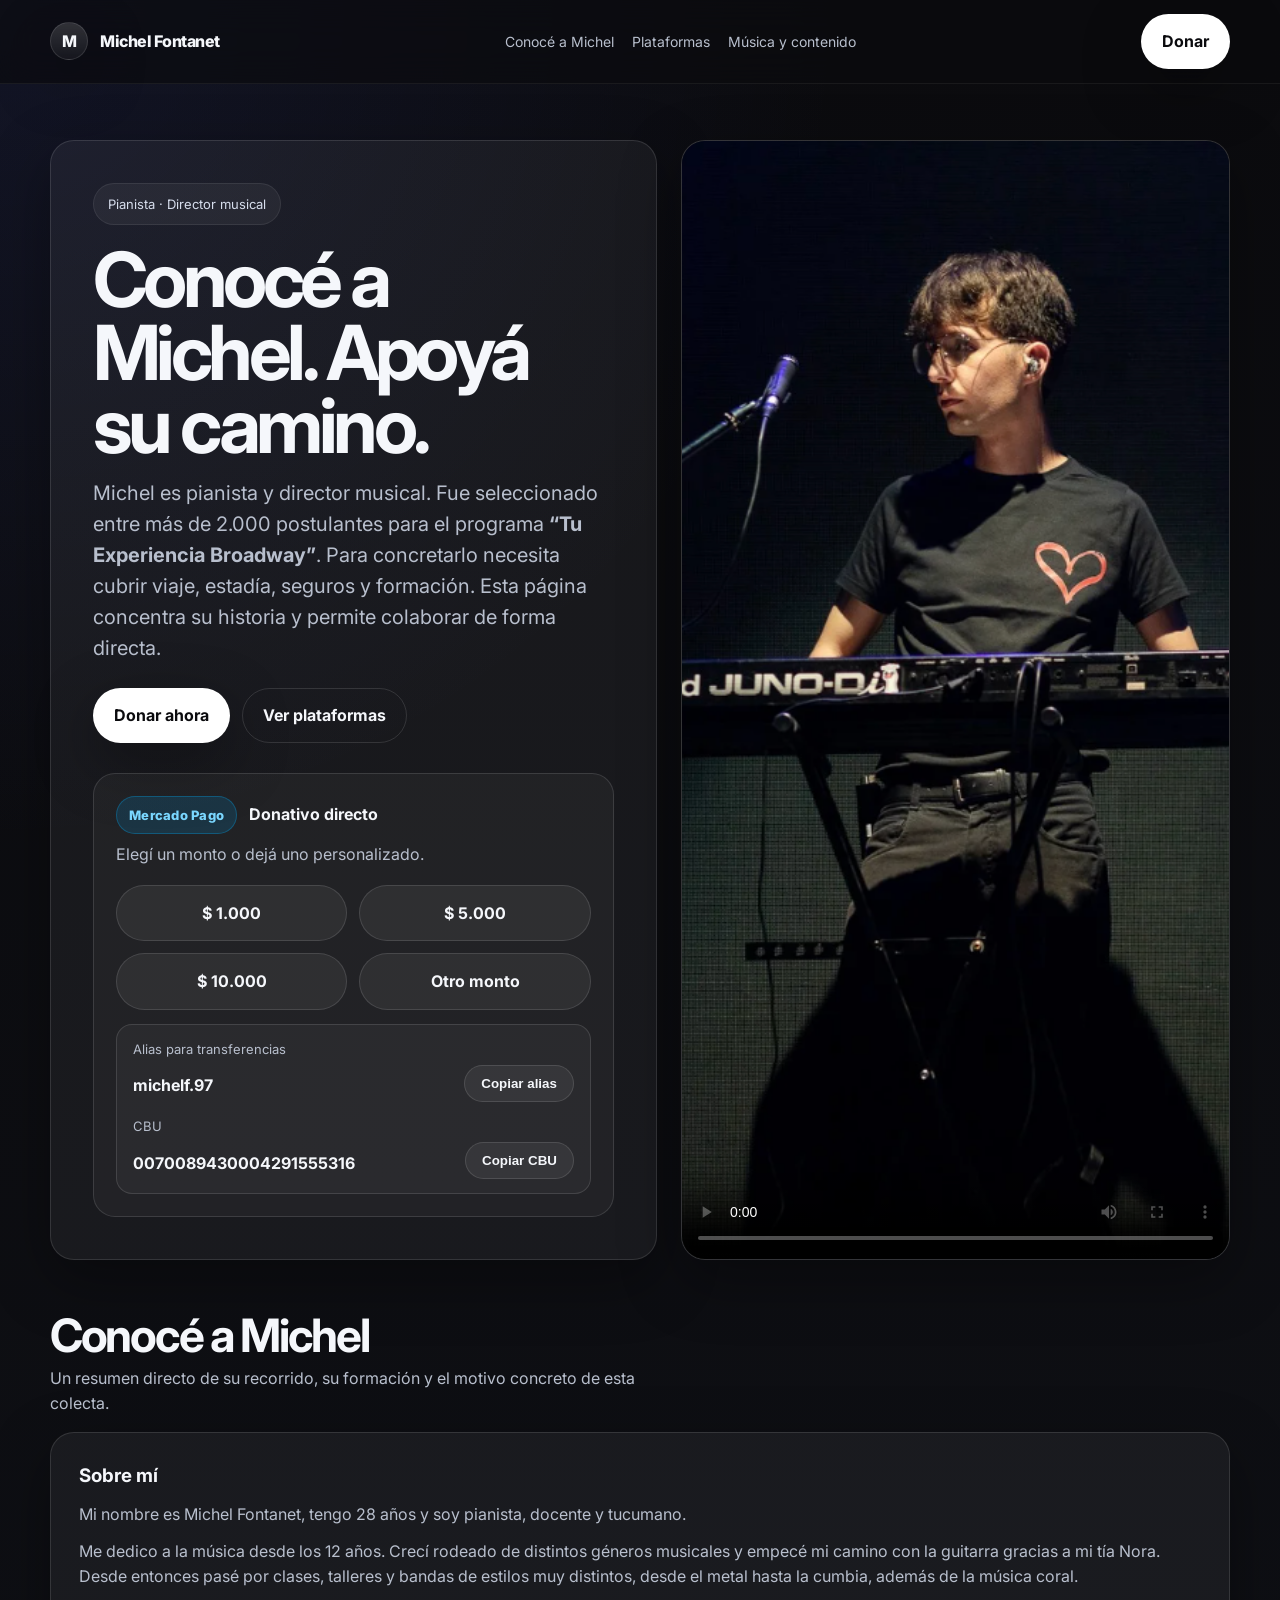
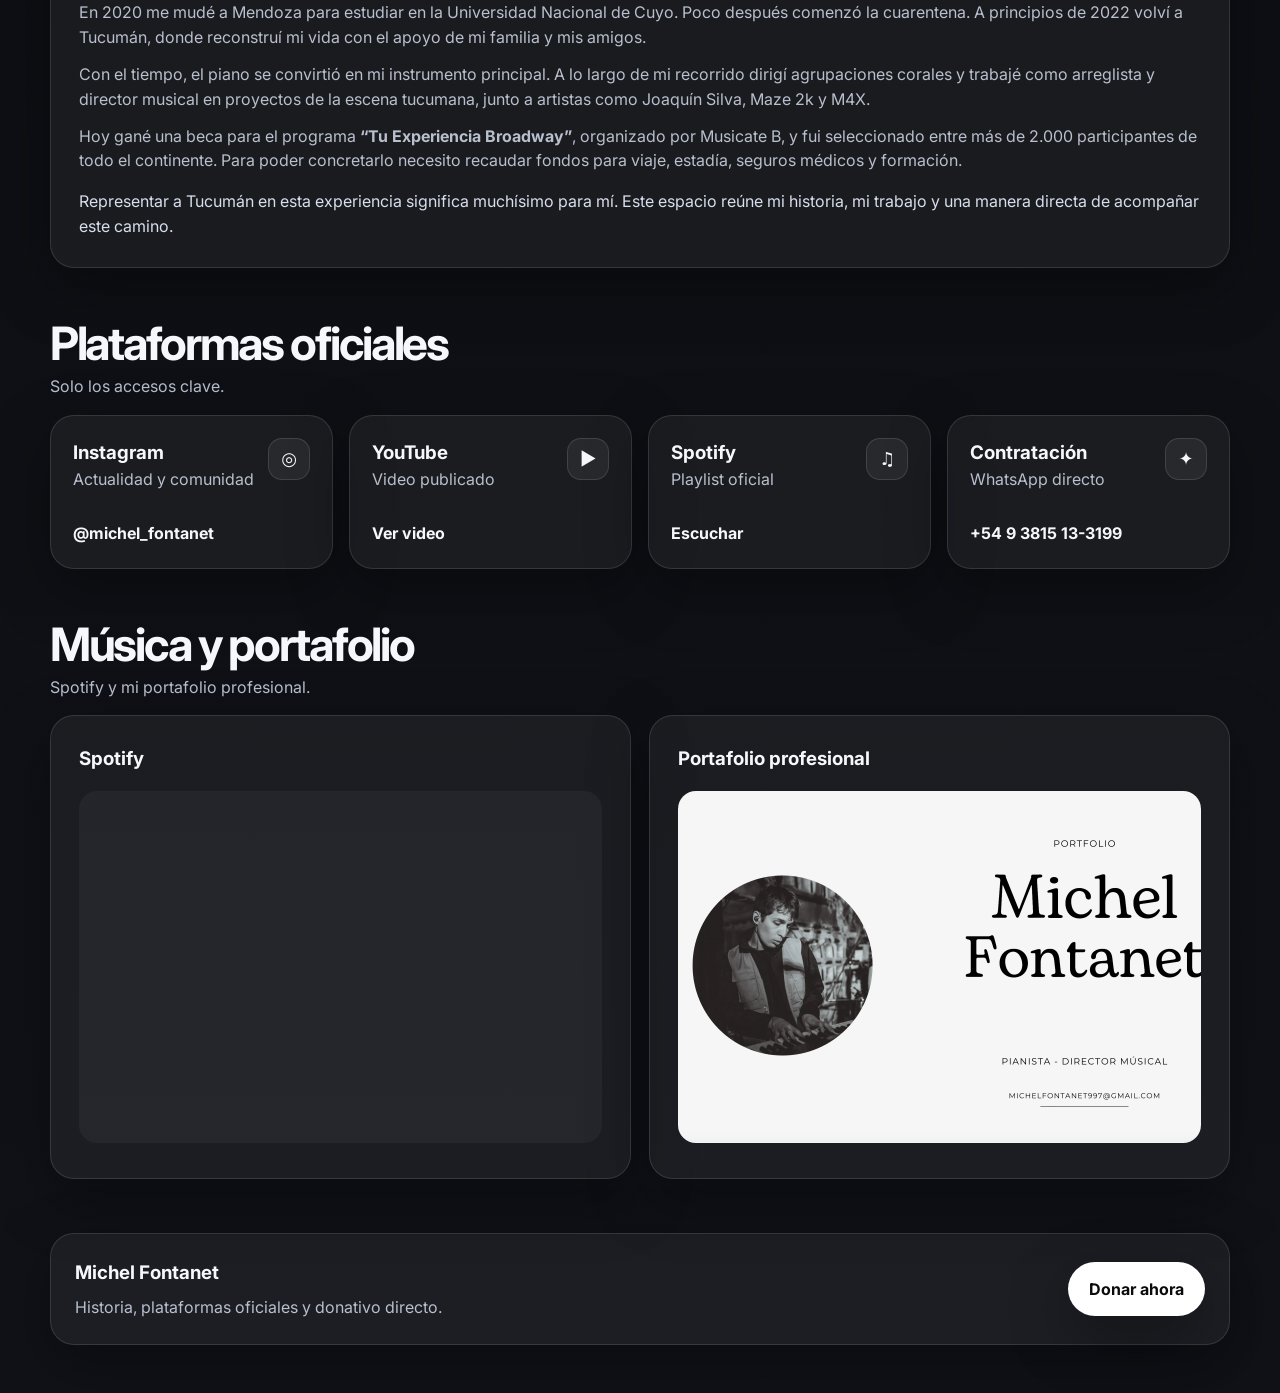
==== index.html @ b7f9e889 "Update section heading and description in index.html" ====
<!DOCTYPE html>
<html lang="es">
<head>
  <meta charset="UTF-8" />
  <meta name="viewport" content="width=device-width, initial-scale=1.0" />
  <title>Michel Fontanet | Pianista y director musical</title>
  <meta name="description" content="Conocé a Michel Fontanet, pianista y director musical. Descubrí su historia, su contenido y apoyá su camino con un donativo directo." />
  <meta property="og:title" content="Michel Fontanet | Pianista y director musical" />
  <meta property="og:description" content="Historia, contenido, plataformas oficiales y donativos directos para apoyar el camino de Michel Fontanet." />
  <meta property="og:type" content="website" />
  <meta name="theme-color" content="#0b0b0e" />
  <link rel="preconnect" href="https://fonts.googleapis.com" />
  <link rel="preconnect" href="https://fonts.gstatic.com" crossorigin />
  <link href="https://fonts.googleapis.com/css2?family=Inter:wght@400;500;600;700;800&display=swap" rel="stylesheet" />
  <link rel="stylesheet" href="styles.css" />
</head>
  <script>
  function fallbackCopy(text) {
    const textarea = document.createElement('textarea');
    textarea.value = text;
    textarea.setAttribute('readonly', '');
    textarea.style.position = 'fixed';
    textarea.style.opacity = '0';
    textarea.style.pointerEvents = 'none';
    document.body.appendChild(textarea);
    textarea.focus();
    textarea.select();
    textarea.setSelectionRange(0, 99999);

    let ok = false;
    try {
      ok = document.execCommand('copy');
    } catch (e) {
      ok = false;
    }

    document.body.removeChild(textarea);
    return ok;
  }

  async function copyField(textId, button, successText, defaultText) {
    const el = document.getElementById(textId);
    if (!el) return;

    const value = el.textContent.trim();
    let copied = false;

    if (navigator.clipboard && window.isSecureContext) {
      try {
        await navigator.clipboard.writeText(value);
        copied = true;
      } catch (e) {
        copied = fallbackCopy(value);
      }
    } else {
      copied = fallbackCopy(value);
    }

    if (copied) {
      const old = button.textContent;
      button.textContent = successText;
      button.classList.add('is-copied');

      setTimeout(() => {
        button.textContent = defaultText || old;
        button.classList.remove('is-copied');
      }, 1800);
    } else {
      button.textContent = 'No se pudo copiar';
      setTimeout(() => {
        button.textContent = defaultText;
      }, 1800);
    }
  }
</script>
<body>
  <header class="nav">
    <div class="container nav-inner">
      <a class="brand" href="#inicio" aria-label="Ir al inicio">
        <span class="brand-badge">M</span>
        <span>Michel Fontanet</span>
      </a>

      <nav class="nav-links" aria-label="Principal">
        <a href="#historia">Conocé a Michel</a>
        <a href="#plataformas">Plataformas</a>
        <a href="#musica">Música y contenido</a>
      </nav>

      <a class="btn" href="#donar">Donar</a>
    </div>
  </header>
 
  <main>
    <section class="hero" id="inicio">
      <div class="container hero-grid">
        <div class="hero-copy">
          <span class="eyebrow">Pianista · Director musical</span>
          <h1>Conocé a Michel. Apoyá su camino.</h1>
          <p class="lead">Michel es pianista y director musical. Fue seleccionado entre más de 2.000 postulantes para el programa <strong>“Tu Experiencia Broadway”</strong>. Para concretarlo necesita cubrir viaje, estadía, seguros y formación. Esta página concentra su historia y permite colaborar de forma directa.</p>

          <div class="hero-actions">
            <a class="btn" href="#donar">Donar ahora</a>
            <a class="btn-secondary" href="#plataformas">Ver plataformas</a>
          </div>

          <div class="donation-box" id="donar">
            <div class="donation-head">
              <span class="mp-logo">Mercado Pago</span>
              <strong>Donativo directo</strong>
            </div>
            <p>Elegí un monto o dejá uno personalizado.</p>

            <div class="amounts">
              <a class="amount-btn" href="REEMPLAZAR_LINK_MP_1000" target="_blank" rel="noopener noreferrer">$ 1.000</a>
              <a class="amount-btn" href="REEMPLAZAR_LINK_MP_5000" target="_blank" rel="noopener noreferrer">$ 5.000</a>
              <a class="amount-btn" href="REEMPLAZAR_LINK_MP_10000" target="_blank" rel="noopener noreferrer">$ 10.000</a>
              <a class="amount-btn" href="REEMPLAZAR_LINK_MP_OTRO_MONTO" target="_blank" rel="noopener noreferrer">Otro monto</a>
            </div>

       <div class="alias">
  <div style="margin-bottom: 14px;">
    <small style="color:#b8bfcd; font-size:13px; display:block; margin-bottom:6px;">
      Alias para transferencias
    </small>

    <div class="alias-row">
      <strong id="aliasText">michelf.97</strong>
      <button class="copy-btn" type="button" onclick="copyField('aliasText', this, 'Alias copiado', 'Copiar alias')">Copiar alias</button>
    </div>
  </div>

  <div>
    <small style="color:#b8bfcd; font-size:13px; display:block; margin-bottom:6px;">
      CBU
    </small>

    <div class="alias-row">
      <strong id="cbuText">0070089430004291555316</strong>
     <button class="copy-btn" type="button" onclick="copyField('cbuText', this, 'CBU copiado', 'Copiar CBU')">Copiar CBU</button>
    </div>
  </div>
</div>
          </div>
        </div>

        <div class="hero-media" aria-label="Video principal de Michel Fontanet">
  <video controls playsinline poster="assets/hero-poster.jpg">
    <source src="assets/hero-video.mp4" type="video/mp4" />
    Tu navegador no soporta video HTML5.
  </video>
</div>
      </div>
    </section>

    <section class="section" id="historia">
      <div class="container">
        <div class="section-head">
          <h2>Conocé a Michel</h2>
          <p>Un resumen directo de su recorrido, su formación y el motivo concreto de esta colecta.</p>
        </div>

        <article class="story-card">
          <h3>Sobre mí</h3>
          <p style="margin-top:12px;">Mi nombre es Michel Fontanet, tengo 28 años y soy pianista, docente y tucumano.</p>

          <p style="margin-top:12px;">Me dedico a la música desde los 12 años. Crecí rodeado de distintos géneros musicales y empecé mi camino con la guitarra gracias a mi tía Nora. Desde entonces pasé por clases, talleres y bandas de estilos muy distintos, desde el metal hasta la cumbia, además de la música coral.</p>

          <p style="margin-top:12px;">En 2020 me mudé a Mendoza para estudiar en la Universidad Nacional de Cuyo. Poco después comenzó la cuarentena. A principios de 2022 volví a Tucumán, donde reconstruí mi vida con el apoyo de mi familia y mis amigos.</p>

          <p style="margin-top:12px;">Con el tiempo, el piano se convirtió en mi instrumento principal. A lo largo de mi recorrido dirigí agrupaciones corales y trabajé como arreglista y director musical en proyectos de la escena tucumana, junto a artistas como Joaquín Silva, Maze 2k y M4X.</p>

          <p style="margin-top:12px;">Hoy gané una beca para el programa <strong>“Tu Experiencia Broadway”</strong>, organizado por Musicate B, y fui seleccionado entre más de 2.000 participantes de todo el continente. Para poder concretarlo necesito recaudar fondos para viaje, estadía, seguros médicos y formación.</p>

          <p style="margin-top:16px; color:#d7deed;">Representar a Tucumán en esta experiencia significa muchísimo para mí. Este espacio reúne mi historia, mi trabajo y una manera directa de acompañar este camino.</p>
        </article>
      </div>
    </section>

    <section class="section" id="plataformas">
      <div class="container">
        <div class="section-head">
          <h2>Plataformas oficiales</h2>
          <p>Solo los accesos clave.</p>
        </div>

        <div class="links-grid">
          <a class="link-card" href="https://www.instagram.com/michel_fontanet/" target="_blank" rel="noopener noreferrer">
            <div class="link-top">
              <div>
                <h3>Instagram</h3>
                <p>Actualidad y comunidad</p>
              </div>
              <span class="icon">◎</span>
            </div>
            <strong>@michel_fontanet</strong>
          </a>

          <a class="link-card" href="https://www.youtube.com/watch?v=7-7O1BpLq7E" target="_blank" rel="noopener noreferrer">
            <div class="link-top">
              <div>
                <h3>YouTube</h3>
                <p>Video publicado</p>
              </div>
              <span class="icon">▶</span>
            </div>
            <strong>Ver video</strong>
          </a>

          <a class="link-card" href="https://open.spotify.com/playlist/4WiFq0QFPIY9cWhhTAOD5i?si=34daec8387364672&nd=1&dlsi=6e5b1ed3f1b844c2" target="_blank" rel="noopener noreferrer">
            <div class="link-top">
              <div>
                <h3>Spotify</h3>
                <p>Playlist oficial</p>
              </div>
              <span class="icon">♫</span>
            </div>
            <strong>Escuchar</strong>
          </a>

          <a class="link-card" href="https://wa.me/5493815133199" target="_blank" rel="noopener noreferrer">
            <div class="link-top">
              <div>
                <h3>Contratación</h3>
                <p>WhatsApp directo</p>
              </div>
              <span class="icon">✦</span>
            </div>
            <strong>+54 9 3815 13-3199</strong>
          </a>
        </div>
      </div>
    </section>

    <section class="section" id="musica">
      <div class="container">
        <div class="section-head">
          <h2>Música y portafolio</h2>
          <p>Spotify y mi portafolio profesional.</p>
        </div>

        <div class="media-grid">
          <article class="media-card">
            <h3>Spotify</h3>
            <iframe class="embed" src="https://open.spotify.com/embed/playlist/4WiFq0QFPIY9cWhhTAOD5i?utm_source=generator" title="Spotify de Michel Fontanet" allow="autoplay; clipboard-write; encrypted-media; fullscreen; picture-in-picture" loading="lazy"></iframe>
          </article>

          <article class="media-card">
  <h3>Portafolio profesional</h3>

<a href="https://www.canva.com/design/DAF-Sz6B-0U/ADf0R4cPio1iORzcYqDxyg/edit"
   target="_blank"
   rel="noopener noreferrer"
   style="display:block; margin-top:18px;">

  <img
    src="assets/portfolio-preview.jpg"
    alt="Portafolio de Michel Fontanet"
    class="embed"
    style="object-fit:cover;"
  />
</a>

    </div>
  </a>
</article>
        </div>
      </div>
    </section>
  </main>

  <footer class="footer">
    <div class="container">
      <div class="footer-box">
        <div>
          <h3>Michel Fontanet</h3>
          <p style="margin-top: 8px;">Historia, plataformas oficiales y donativo directo.</p>
        </div>
        <a class="btn" href="#donar">Donar ahora</a>
      </div>
    </div>
  </footer>
</body>
</html>
---- styles.css ----
:root {
  --bg: #0b0b0e;
  --bg-soft: #14161d;
  --panel: rgba(255,255,255,.05);
  --panel-2: rgba(255,255,255,.07);
  --line: rgba(255,255,255,.12);
  --text: #f5f7fb;
  --muted: #b8bfcd;
  --accent: #ffffff;
  --shadow: 0 20px 60px rgba(0,0,0,.34);
  --radius: 24px;
  --max: 1180px;
  --mp: #009ee3;
}

* { box-sizing: border-box; }
html { scroll-behavior: smooth; }
body {
  margin: 0;
  font-family: 'Inter', system-ui, sans-serif;
  color: var(--text);
  background:
    radial-gradient(circle at top left, rgba(88,110,255,.10), transparent 26%),
    linear-gradient(180deg, #0b0b0e 0%, #101218 100%);
  line-height: 1.55;
}

a { color: inherit; text-decoration: none; }
img { max-width: 100%; display: block; }
h1, h2, h3, p { margin: 0; }

.container {
  width: min(100% - 32px, var(--max));
  margin: 0 auto;
}

.nav {
  position: sticky;
  top: 0;
  z-index: 40;
  backdrop-filter: blur(18px);
  background: rgba(11,11,14,.65);
  border-bottom: 1px solid rgba(255,255,255,.06);
}

.nav-inner {
  display: flex;
  align-items: center;
  justify-content: space-between;
  gap: 16px;
  padding: 14px 0;
}

.brand {
  display: flex;
  align-items: center;
  gap: 12px;
  font-weight: 800;
  letter-spacing: -.03em;
}

.brand-badge {
  width: 38px;
  height: 38px;
  border-radius: 50%;
  border: 1px solid var(--line);
  display: grid;
  place-items: center;
  background: linear-gradient(180deg, rgba(255,255,255,.15), rgba(255,255,255,.04));
  box-shadow: var(--shadow);
}

.nav-links {
  display: flex;
  gap: 18px;
  color: var(--muted);
  font-size: 14px;
}

.btn, .btn-secondary, .amount-btn {
  display: inline-flex;
  align-items: center;
  justify-content: center;
  gap: 10px;
  border-radius: 999px;
  transition: .2s ease;
  font-weight: 700;
  cursor: pointer;
}

.btn {
  padding: 14px 20px;
  background: var(--accent);
  color: #0b0b0e;
  box-shadow: var(--shadow);
  border: 1px solid transparent;
}

.btn-secondary {
  padding: 14px 20px;
  background: transparent;
  color: var(--text);
  border: 1px solid var(--line);
}

.btn:hover, .btn-secondary:hover, .amount-btn:hover, .link-card:hover { transform: translateY(-2px); }

.hero {
  padding: 56px 0 26px;
}

.hero-grid {
  display: grid;
  grid-template-columns: 1.05fr .95fr;
  gap: 24px;
  align-items: stretch;
}

.hero-copy, .hero-media, .story-card, .link-card, .media-card, .footer-box {
  border: 1px solid var(--line);
  border-radius: var(--radius);
  background: var(--panel);
  box-shadow: var(--shadow);
}

.hero-copy {
  padding: 42px;
  display: flex;
  flex-direction: column;
  justify-content: center;
  min-height: 620px;
}

.eyebrow {
  display: inline-flex;
  width: fit-content;
  align-items: center;
  padding: 10px 14px;
  border-radius: 999px;
  background: rgba(255,255,255,.05);
  border: 1px solid rgba(255,255,255,.08);
  color: #d7deed;
  font-size: 13px;
  margin-bottom: 18px;
}

h1 {
  font-size: clamp(42px, 6vw, 76px);
  line-height: .96;
  letter-spacing: -.06em;
  margin-bottom: 16px;
}

.lead {
  color: var(--muted);
  font-size: clamp(16px, 2vw, 20px);
  margin-bottom: 24px;
  max-width: 56ch;
}

.hero-actions {
  display: flex;
  flex-wrap: wrap;
  gap: 12px;
  margin-bottom: 24px;
}

.donation-box {
  margin-top: 6px;
  padding: 22px;
  border-radius: 22px;
  background: rgba(255,255,255,.04);
  border: 1px solid var(--line);
}

.donation-head {
  display: flex;
  align-items: center;
  gap: 12px;
  margin-bottom: 8px;
}

.mp-logo {
  display: inline-flex;
  align-items: center;
  justify-content: center;
  padding: 8px 12px;
  border-radius: 999px;
  background: rgba(0,158,227,.16);
  color: #7ad7ff;
  border: 1px solid rgba(0,158,227,.35);
  font-size: 13px;
  font-weight: 800;
  letter-spacing: .02em;
}

.donation-box p {
  color: var(--muted);
}

.amounts {
  display: grid;
  grid-template-columns: repeat(2, 1fr);
  gap: 12px;
  margin: 18px 0 14px;
}

.amount-btn {
  padding: 15px 16px;
  border: 1px solid var(--line);
  background: rgba(255,255,255,.06);
  color: var(--text);
  text-align: center;
}

.alias {
  margin-top: 10px;
  padding: 14px 16px;
  border-radius: 16px;
  background: rgba(255,255,255,.04);
  border: 1px solid var(--line);
  color: var(--muted);
  font-size: 14px;
}

.alias strong {
  color: var(--text);
  display: block;
  margin-top: 4px;
  font-size: 16px;
}

.hero-media {
  overflow: hidden;
  min-height: 620px;
  position: relative;
}

.hero-media img, .hero-media video {
  width: 100%;
  height: 100%;
  object-fit: cover;
}

.media-overlay {
  position: absolute;
  left: 18px;
  right: 18px;
  bottom: 18px;
  padding: 18px;
  border-radius: 18px;
  background: linear-gradient(180deg, rgba(0,0,0,.08), rgba(0,0,0,.7));
  border: 1px solid rgba(255,255,255,.08);
}

.section { padding: 26px 0; }

.section-head {
  margin-bottom: 16px;
}

.section-head h2 {
  font-size: clamp(30px, 4vw, 46px);
  line-height: 1;
  letter-spacing: -.05em;
  margin-bottom: 8px;
}

.section-head p {
  color: var(--muted);
  max-width: 62ch;
}

.story-card, .media-card {
  padding: 28px;
}

.story-card p, .media-card p, .link-card p, .footer-box p {
  color: var(--muted);
}

.links-grid {
  display: grid;
  grid-template-columns: repeat(4, 1fr);
  gap: 16px;
}

.link-card {
  padding: 22px;
  min-height: 154px;
  display: flex;
  flex-direction: column;
  justify-content: space-between;
  transition: .2s ease;
}

.link-top {
  display: flex;
  justify-content: space-between;
  gap: 12px;
  align-items: start;
  margin-bottom: 12px;
}

.icon {
  width: 42px;
  height: 42px;
  border-radius: 14px;
  display: grid;
  place-items: center;
  background: rgba(255,255,255,.06);
  border: 1px solid var(--line);
  font-size: 18px;
}

.media-grid {
  display: grid;
  grid-template-columns: 1fr 1fr;
  gap: 18px;
}

.embed {
  width: 100%;
  height: 352px;
  border: 0;
  border-radius: 18px;
  background: rgba(255,255,255,.04);
  margin-top: 18px;
}

.footer {
  padding: 28px 0 48px;
}

.footer-box {
  padding: 24px;
  display: flex;
  align-items: center;
  justify-content: space-between;
  gap: 16px;
}

code {
  background: rgba(255,255,255,.08);
  padding: 2px 8px;
  border-radius: 8px;
}

@media (max-width: 1060px) {
  .hero-grid,
  .media-grid,
  .links-grid {
    grid-template-columns: 1fr;
  }

  .hero-copy,
  .hero-media {
    min-height: auto;
  }
}

@media (max-width: 760px) {
  .nav-links { display: none; }
  .hero { padding-top: 28px; }
  .hero-copy, .story-card, .media-card, .footer-box { padding: 22px; }
  .amounts { grid-template-columns: 1fr; }
  .footer-box {
    flex-direction: column;
    align-items: start;
  }
}
.alias-row {
  display: flex;
  align-items: center;
  justify-content: space-between;
  gap: 12px;
  margin-top: 8px;
  flex-wrap: wrap;
}

.copy-btn {
  appearance: none;
  border: 1px solid var(--line);
  background: rgba(255,255,255,.06);
  color: var(--text);
  padding: 10px 14px;
  border-radius: 999px;
  font-weight: 700;
  cursor: pointer;
  transition: .2s ease;
}

.copy-btn:hover {
  transform: translateY(-1px);
  background: rgba(255,255,255,.1);
}

.copy-btn.is-copied {
  background: rgba(0,158,227,.16);
  color: #7ad7ff;
  border-color: rgba(0,158,227,.35);
}
.alias-row {
  display: flex;
  align-items: center;
  justify-content: space-between;
  gap: 12px;
  margin-top: 4px;
}

.copy-btn {
  appearance: none;
  border: 1px solid var(--line);
  background: rgba(255,255,255,.06);
  color: var(--text);
  padding: 10px 16px;
  border-radius: 999px;
  font-weight: 700;
  cursor: pointer;
  transition: .2s ease;
  white-space: nowrap;
  flex-shrink: 0;
}

.copy-btn:hover {
  transform: translateY(-1px);
  background: rgba(255,255,255,.1);
}

.copy-btn.is-copied {
  background: rgba(0,158,227,.16);
  color: #7ad7ff;
  border-color: rgba(0,158,227,.35);
}

@media (max-width: 760px) {
  .alias-row {
    flex-direction: column;
    align-items: flex-start;
  }

  .copy-btn {
    width: auto;
  }

  .alias-row strong {
    word-break: break-word;
    overflow-wrap: anywhere;
  }
}
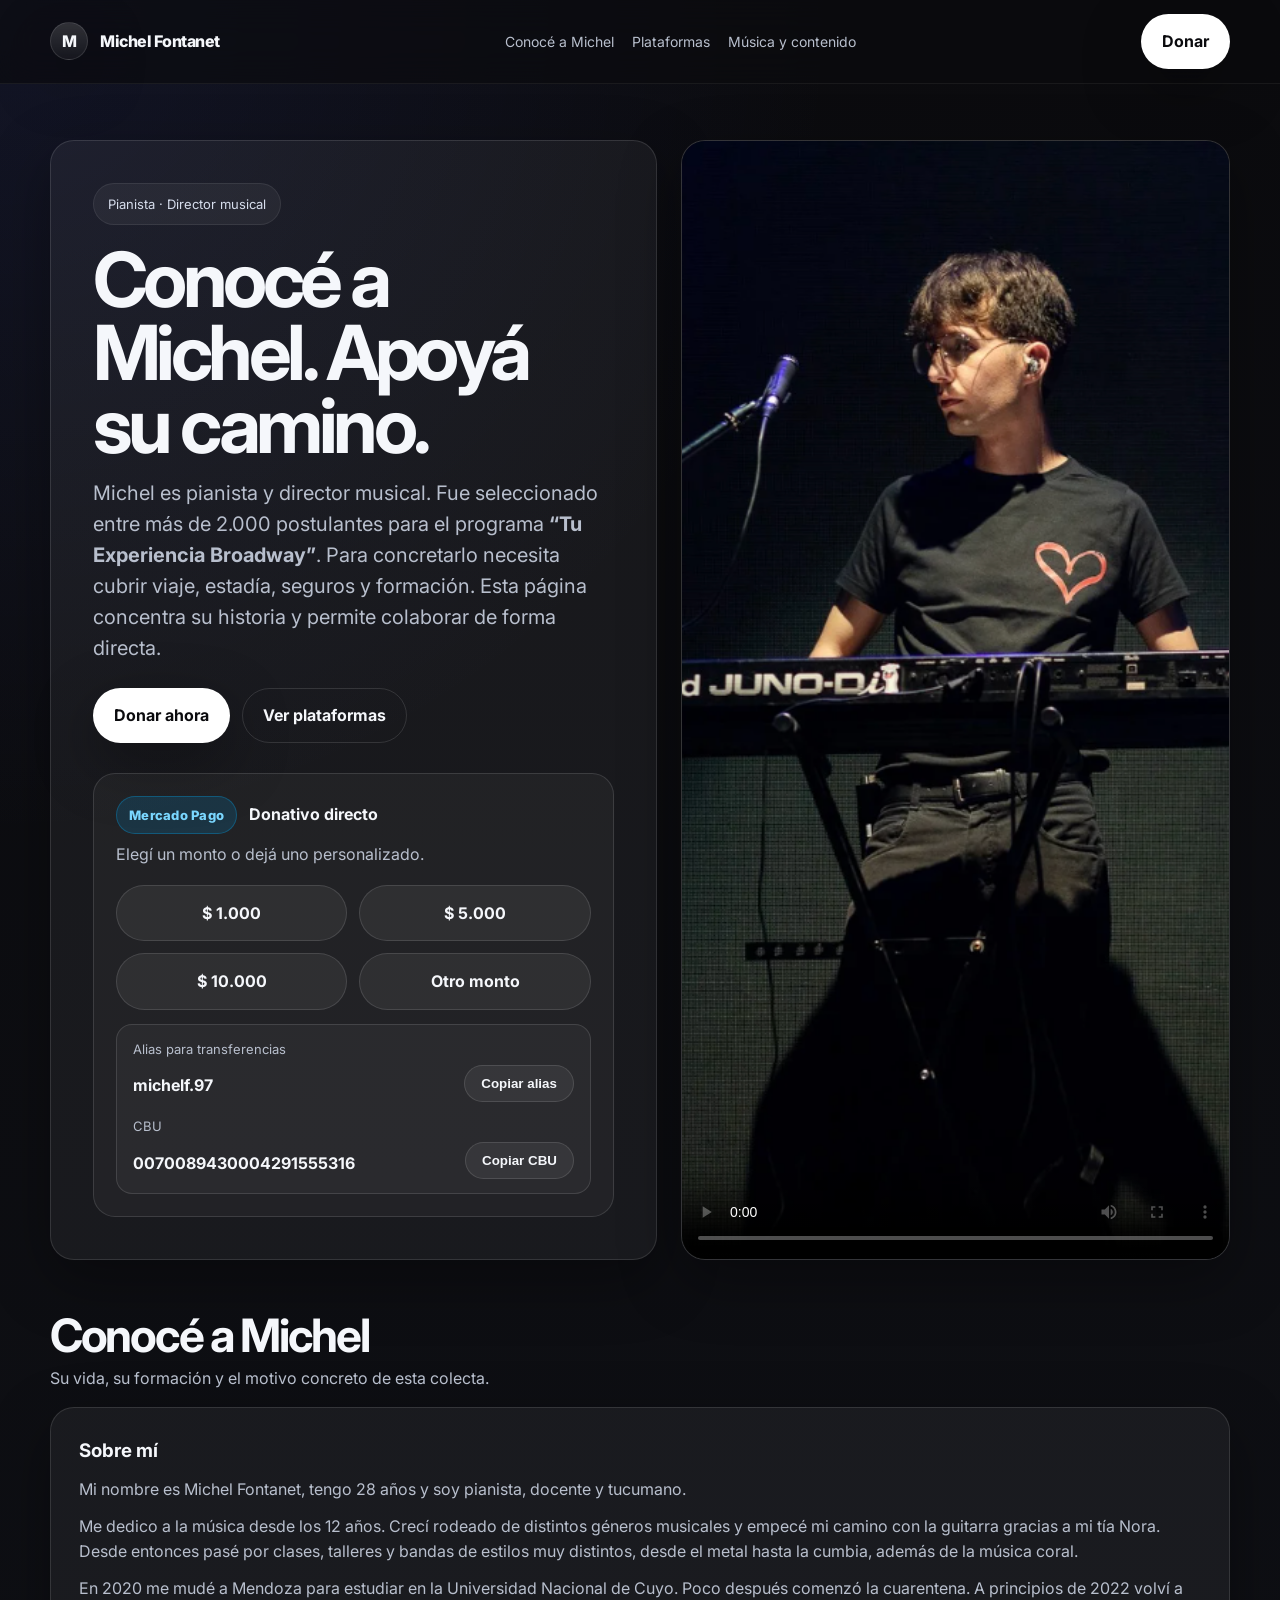
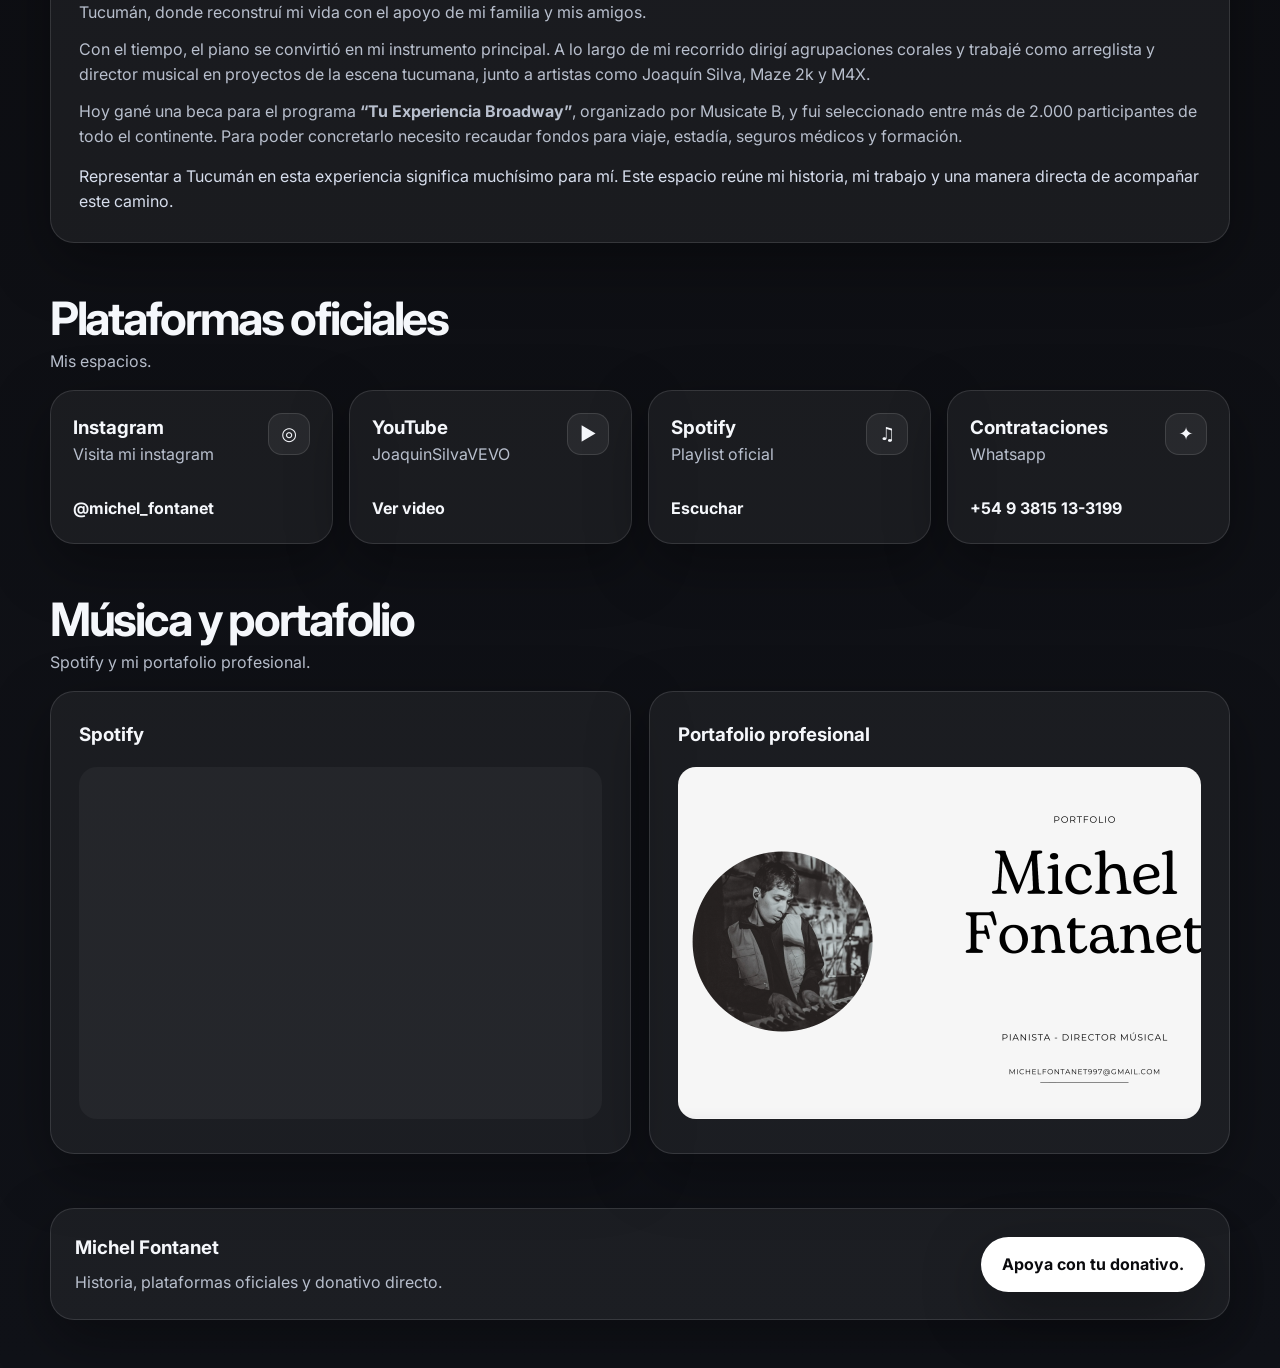
==== commit 9a5be706: "Update index.html" ====
--- a/index.html
+++ b/index.html
@@ -157,7 +157,7 @@
       <div class="container">
         <div class="section-head">
           <h2>Conocé a Michel</h2>
-          <p>Un resumen directo de su recorrido, su formación y el motivo concreto de esta colecta.</p>
+          <p>Su vida, su formación y el motivo concreto de esta colecta.</p>
         </div>
 
         <article class="story-card">
@@ -181,7 +181,7 @@
       <div class="container">
         <div class="section-head">
           <h2>Plataformas oficiales</h2>
-          <p>Solo los accesos clave.</p>
+          <p>Mis espacios.</p>
         </div>
 
         <div class="links-grid">
@@ -189,7 +189,7 @@
             <div class="link-top">
               <div>
                 <h3>Instagram</h3>
-                <p>Actualidad y comunidad</p>
+                <p>Visita mi instagram</p>
               </div>
               <span class="icon">◎</span>
             </div>
@@ -200,7 +200,7 @@
             <div class="link-top">
               <div>
                 <h3>YouTube</h3>
-                <p>Video publicado</p>
+                <p>JoaquinSilvaVEVO</p>
               </div>
               <span class="icon">▶</span>
             </div>
@@ -221,8 +221,8 @@
           <a class="link-card" href="https://wa.me/5493815133199" target="_blank" rel="noopener noreferrer">
             <div class="link-top">
               <div>
-                <h3>Contratación</h3>
-                <p>WhatsApp directo</p>
+                <h3>Contrataciones</h3>
+                <p>Whatsapp</p>
               </div>
               <span class="icon">✦</span>
             </div>
@@ -276,7 +276,7 @@
           <h3>Michel Fontanet</h3>
           <p style="margin-top: 8px;">Historia, plataformas oficiales y donativo directo.</p>
         </div>
-        <a class="btn" href="#donar">Donar ahora</a>
+        <a class="btn" href="#donar">Apoya con tu donativo.</a>
       </div>
     </div>
   </footer>
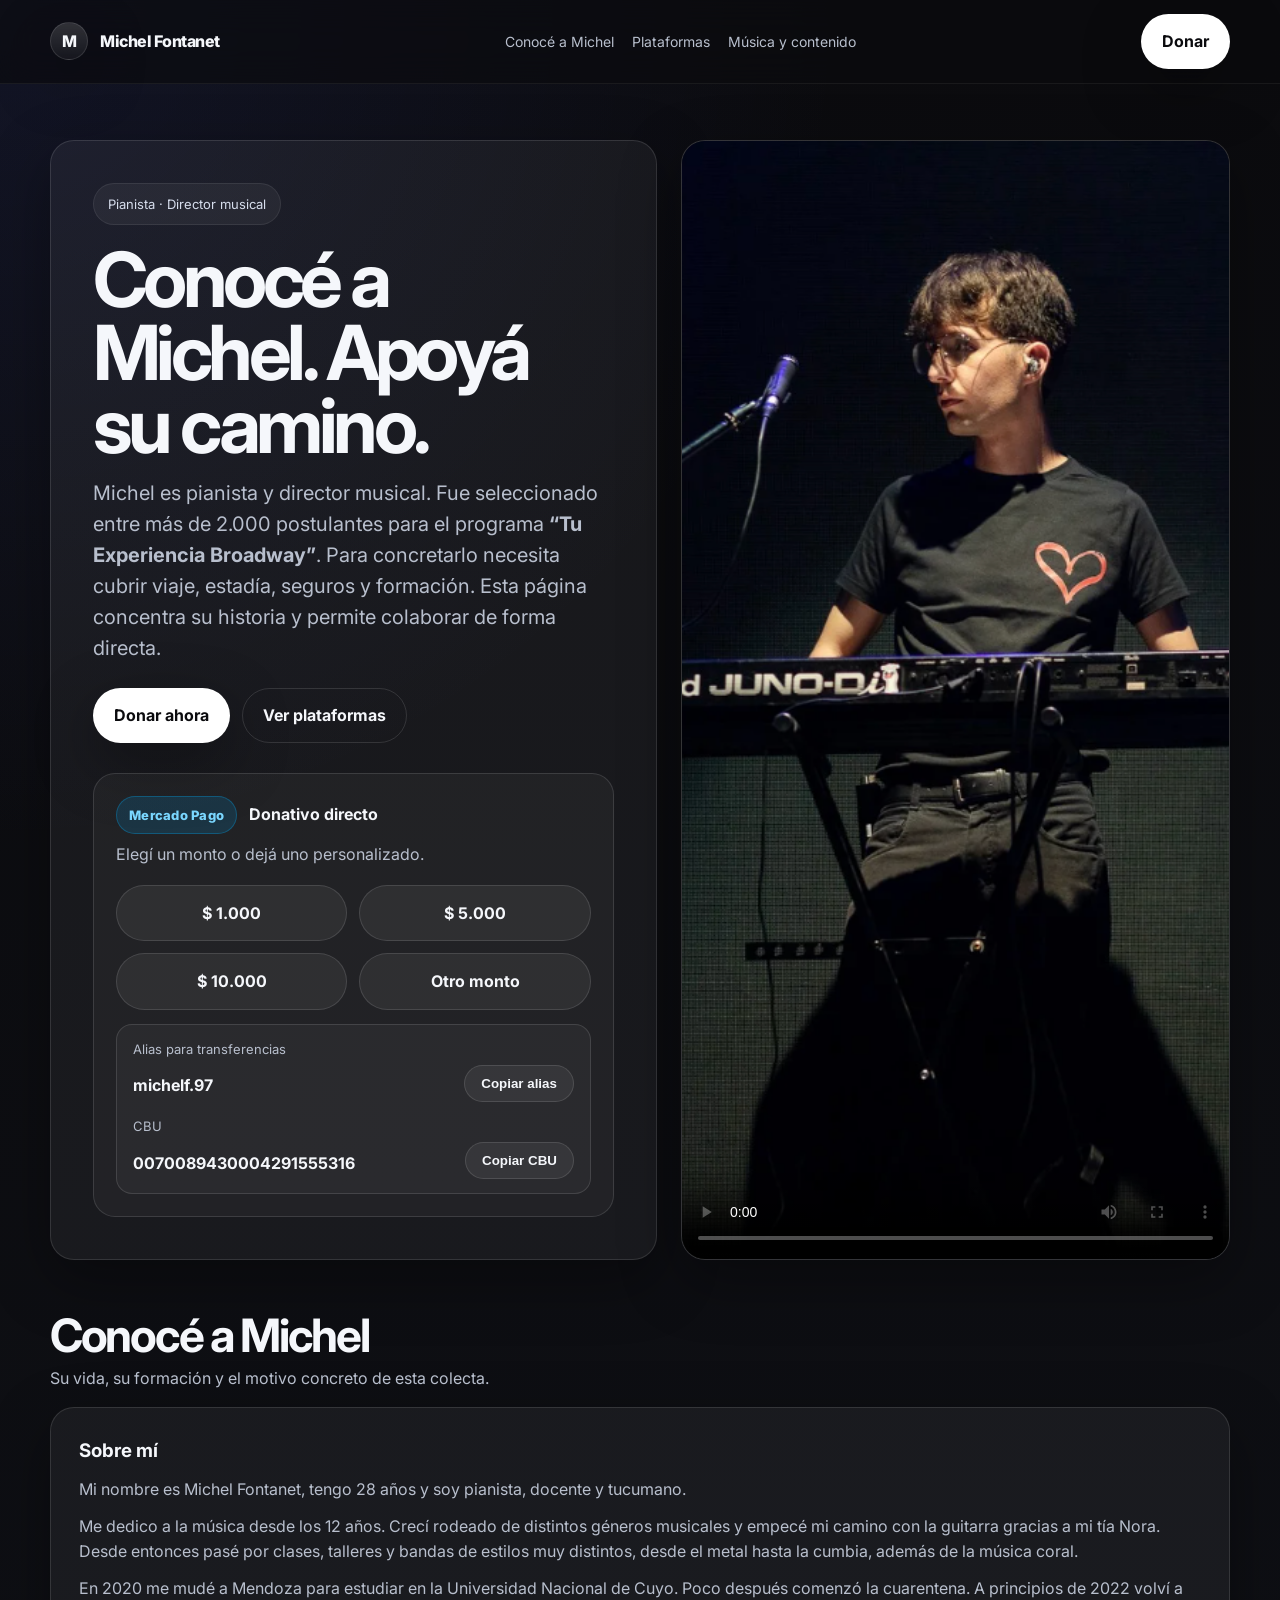
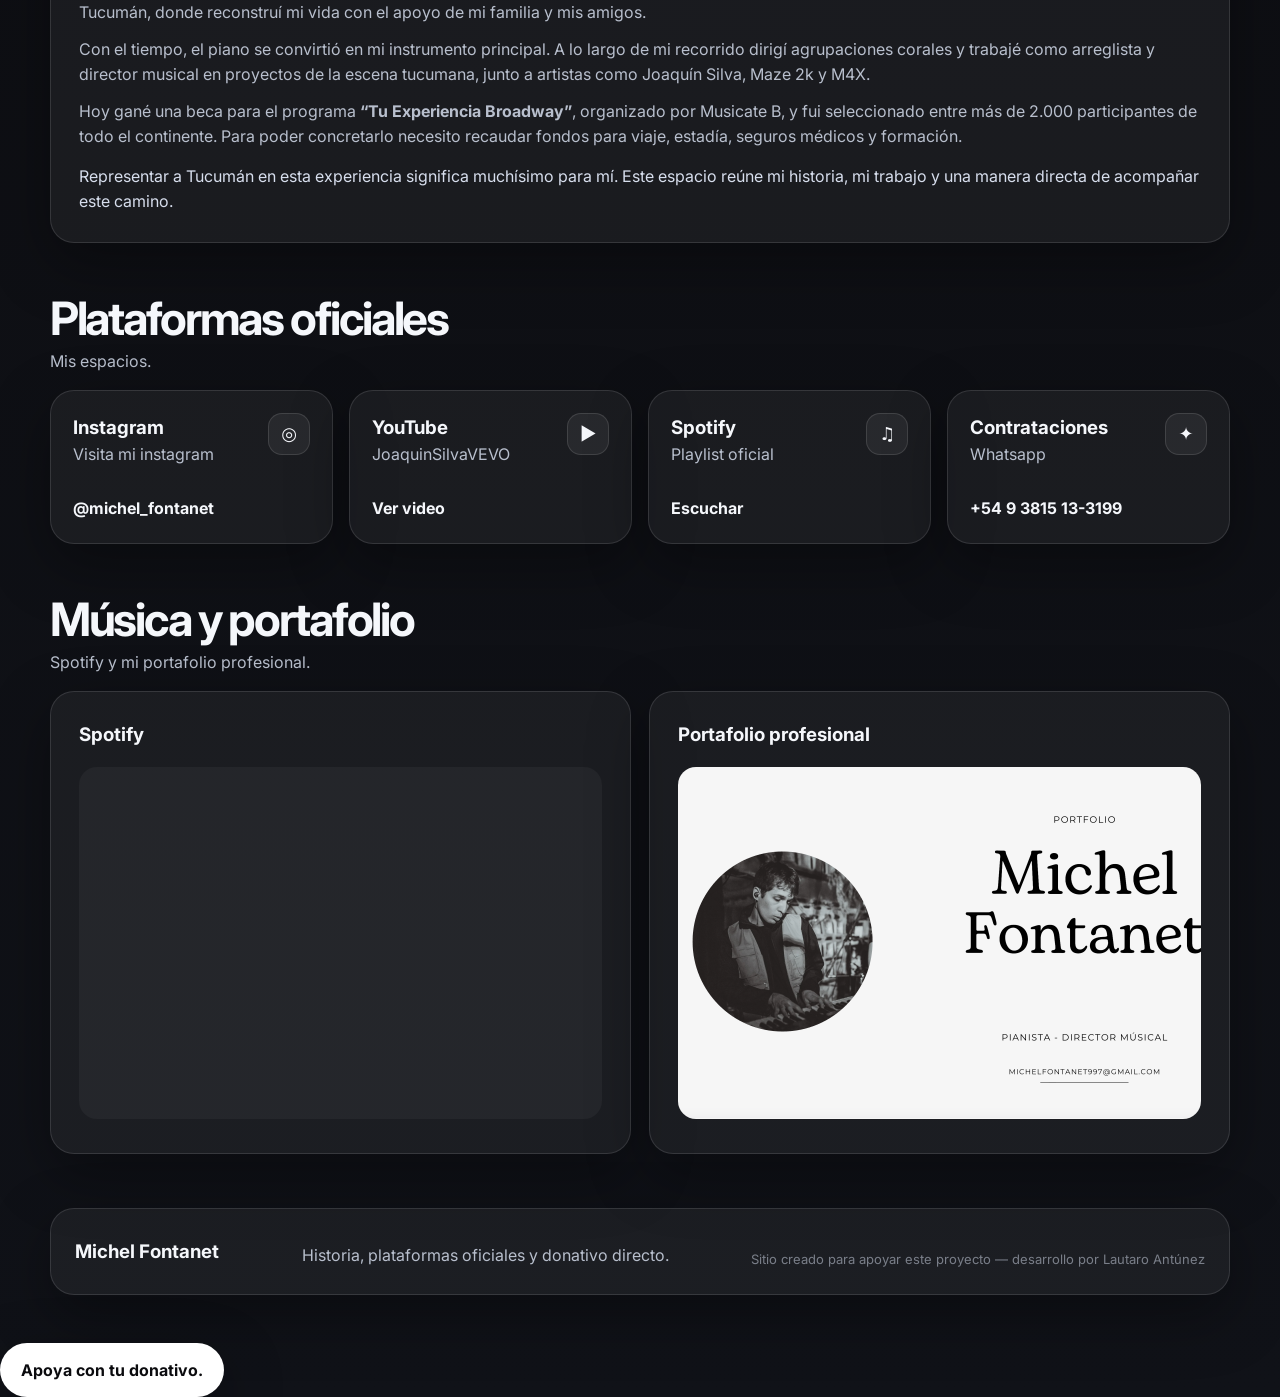
==== commit abaa2536: "Refactor footer section for improved structure" ====
--- a/index.html
+++ b/index.html
@@ -270,11 +270,22 @@
   </main>
 
   <footer class="footer">
-    <div class="container">
-      <div class="footer-box">
-        <div>
-          <h3>Michel Fontanet</h3>
-          <p style="margin-top: 8px;">Historia, plataformas oficiales y donativo directo.</p>
+  <div class="container">
+    <div class="footer-box">
+
+      <h3>Michel Fontanet</h3>
+
+      <p style="margin-top: 8px;">
+        Historia, plataformas oficiales y donativo directo.
+      </p>
+
+      <p style="opacity:.6; font-size:13px; margin-top:16px;">
+        Sitio creado para apoyar este proyecto — desarrollo por Lautaro Antúnez
+      </p>
+
+    </div>
+  </div>
+</footer>
         </div>
         <a class="btn" href="#donar">Apoya con tu donativo.</a>
       </div>
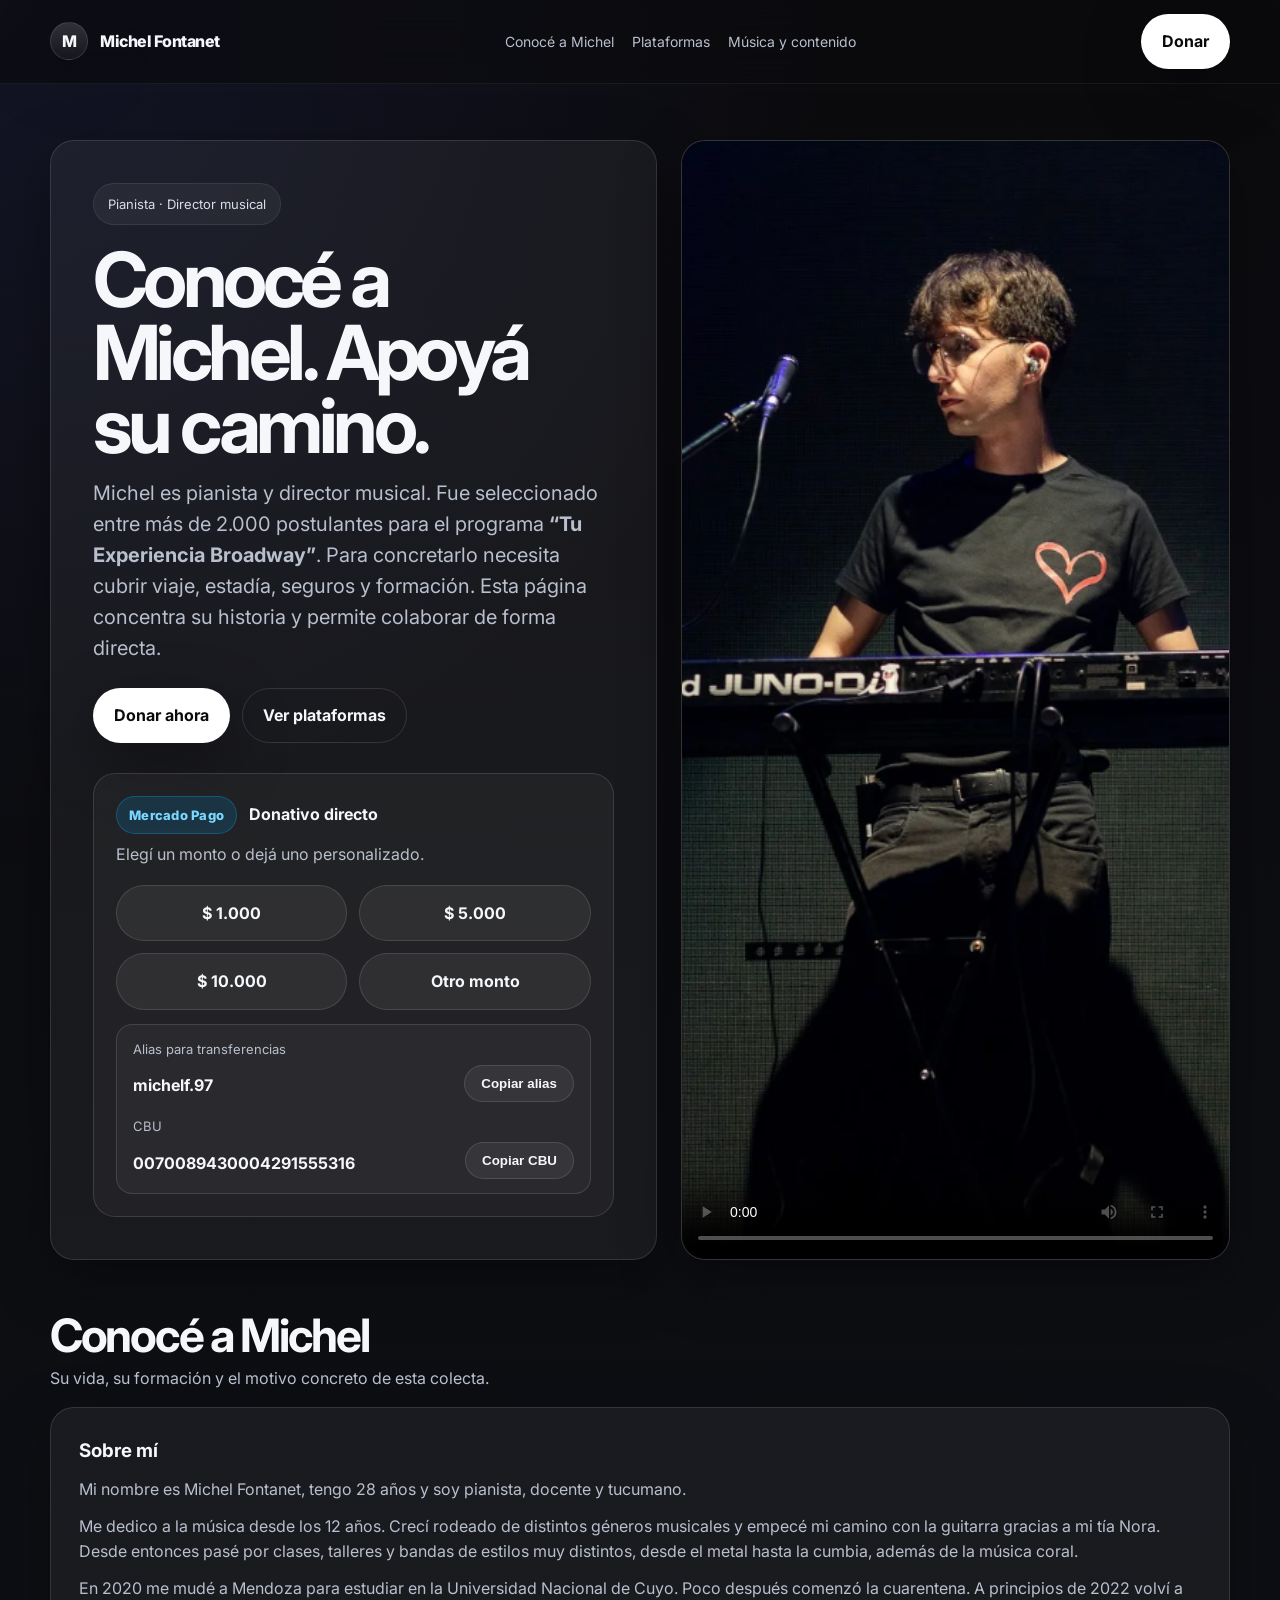
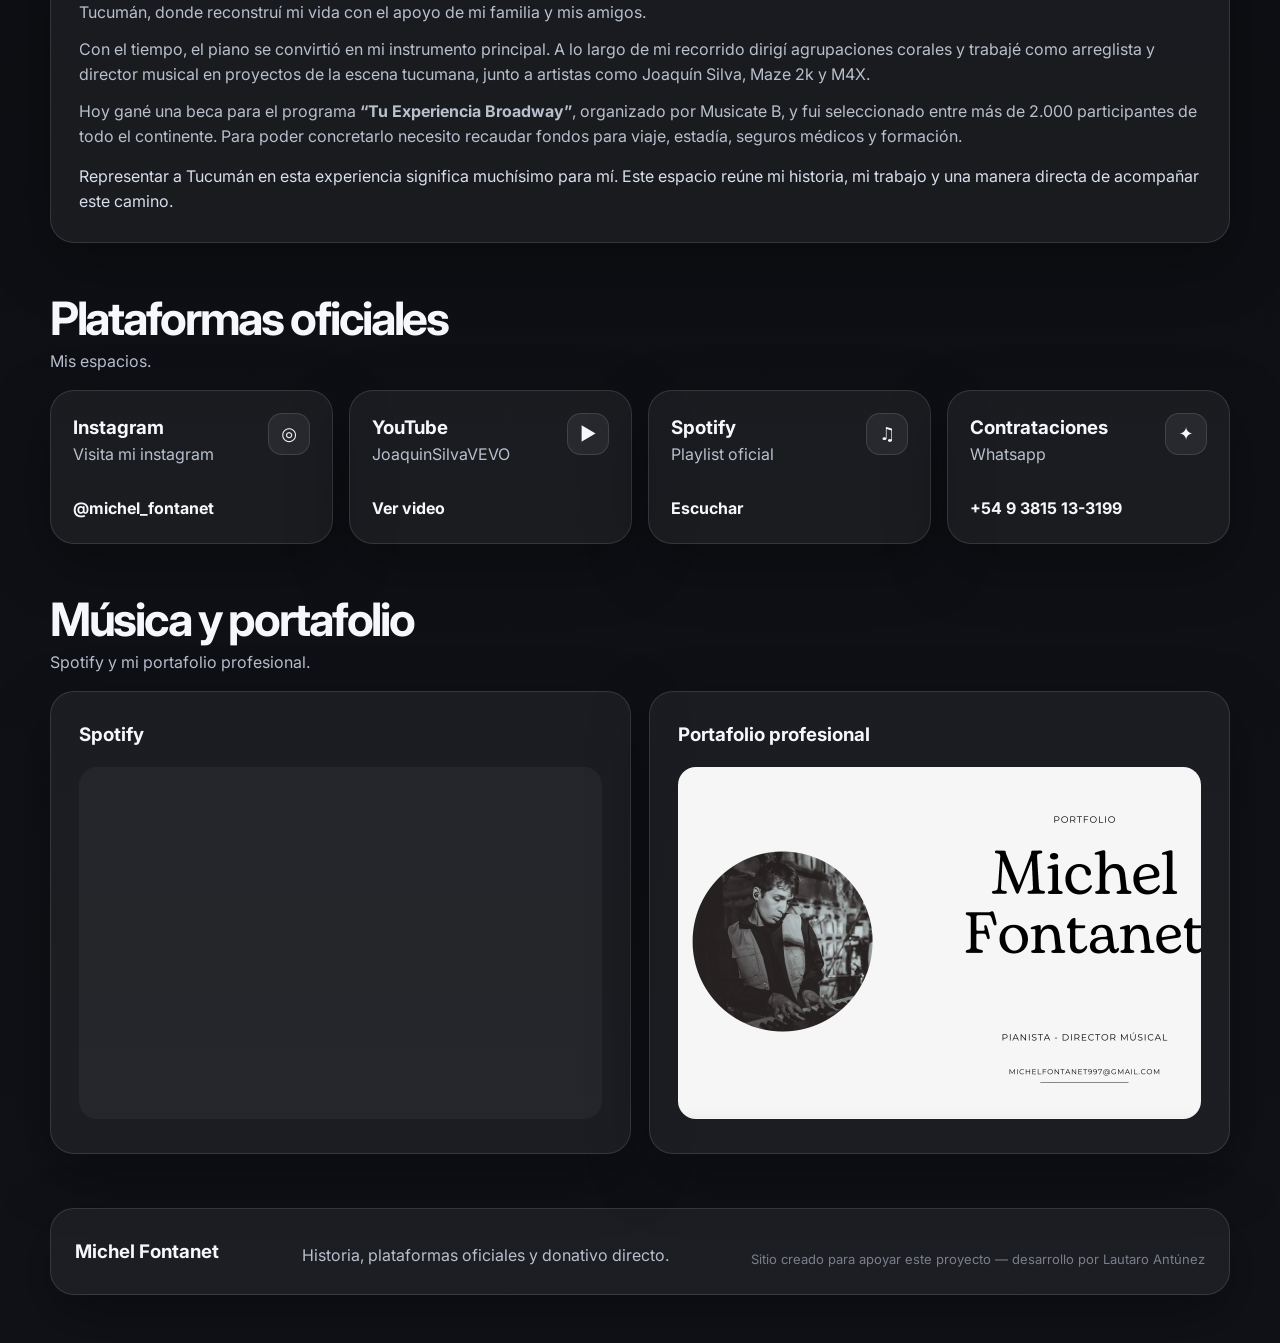
==== commit 8c4642ea: "Remove donation link from footer" ====
--- a/index.html
+++ b/index.html
@@ -287,7 +287,7 @@
   </div>
 </footer>
         </div>
-        <a class="btn" href="#donar">Apoya con tu donativo.</a>
+      
       </div>
     </div>
   </footer>
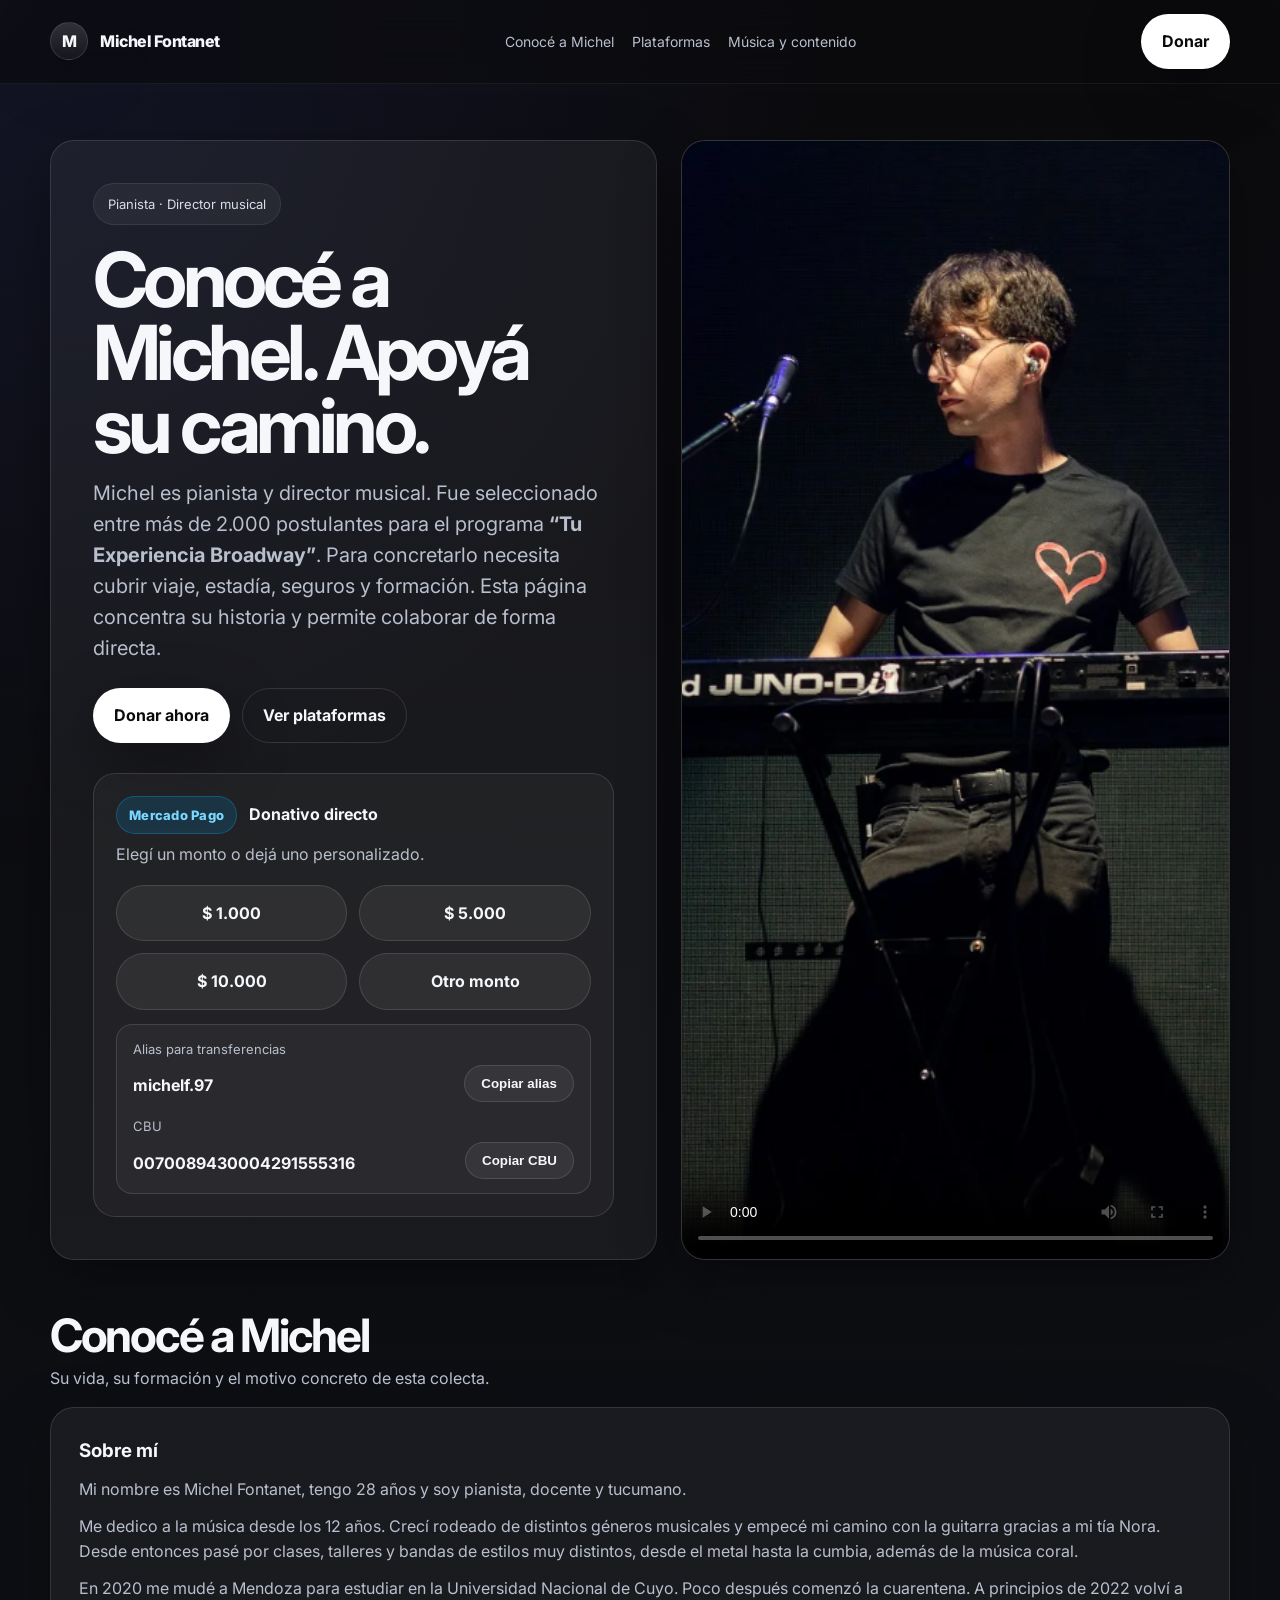
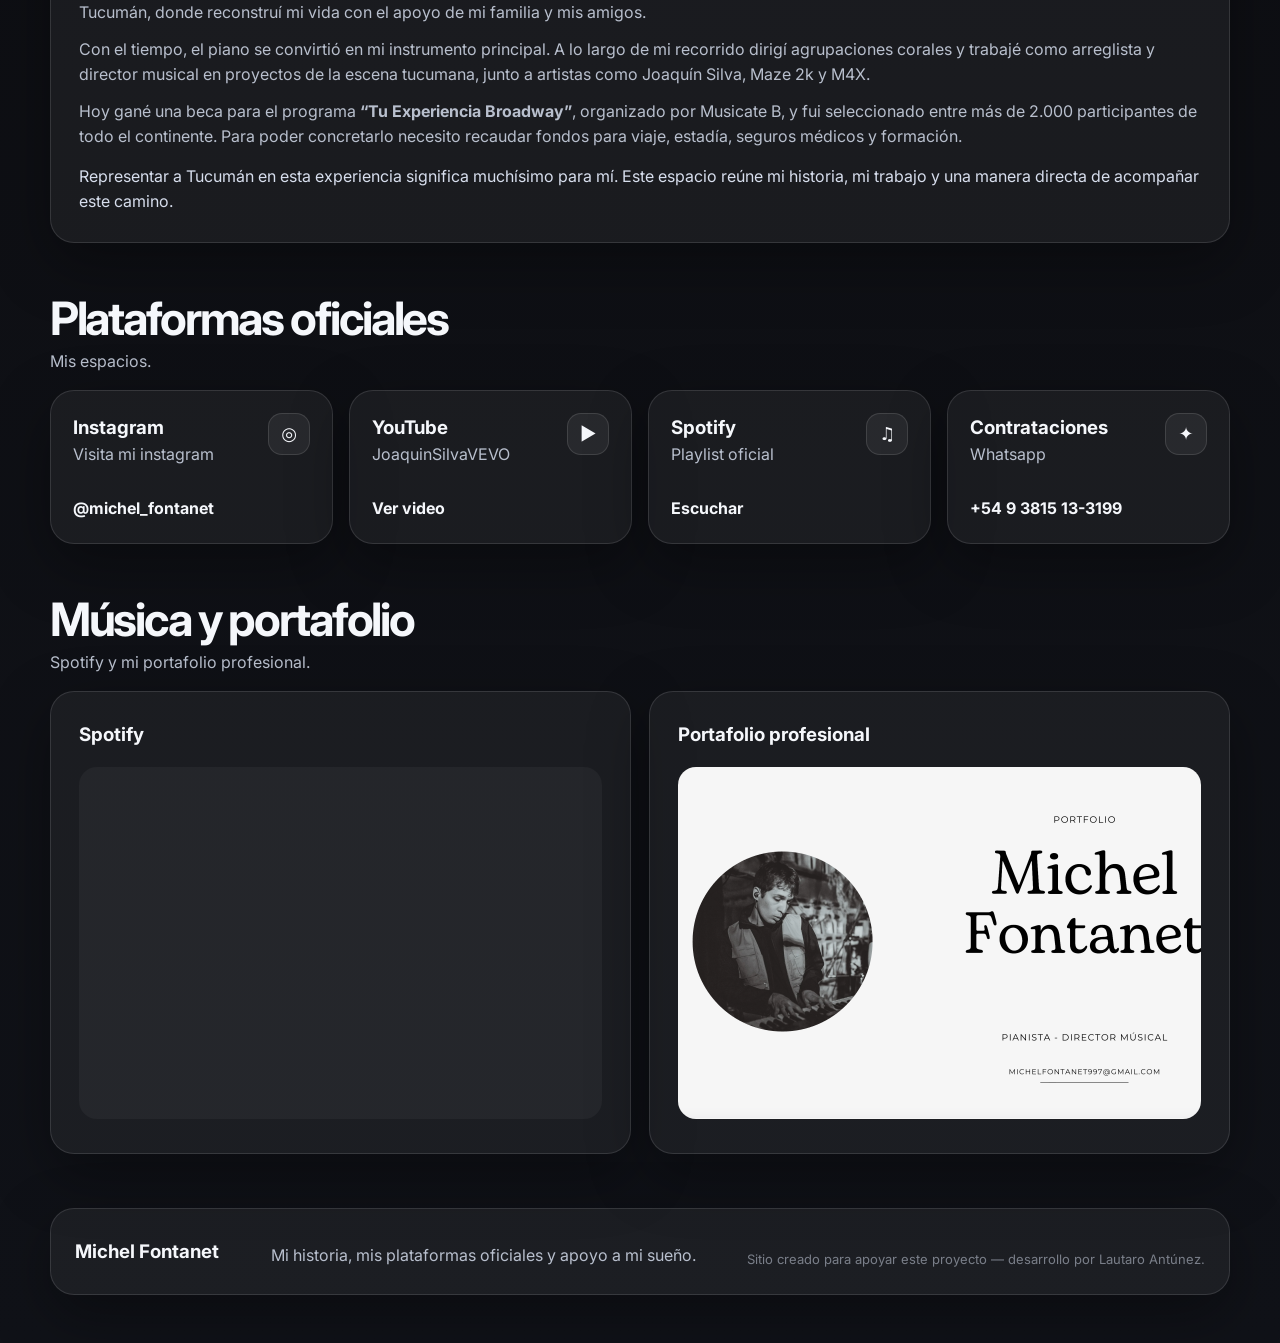
==== commit f75e549a: "Update text content in index.html" ====
--- a/index.html
+++ b/index.html
@@ -276,11 +276,10 @@
       <h3>Michel Fontanet</h3>
 
       <p style="margin-top: 8px;">
-        Historia, plataformas oficiales y donativo directo.
+        Mi historia, mis plataformas oficiales y apoyo a mi sueño.
       </p>
-
       <p style="opacity:.6; font-size:13px; margin-top:16px;">
-        Sitio creado para apoyar este proyecto — desarrollo por Lautaro Antúnez
+        Sitio creado para apoyar este proyecto — desarrollo por Lautaro Antúnez.
       </p>
 
     </div>
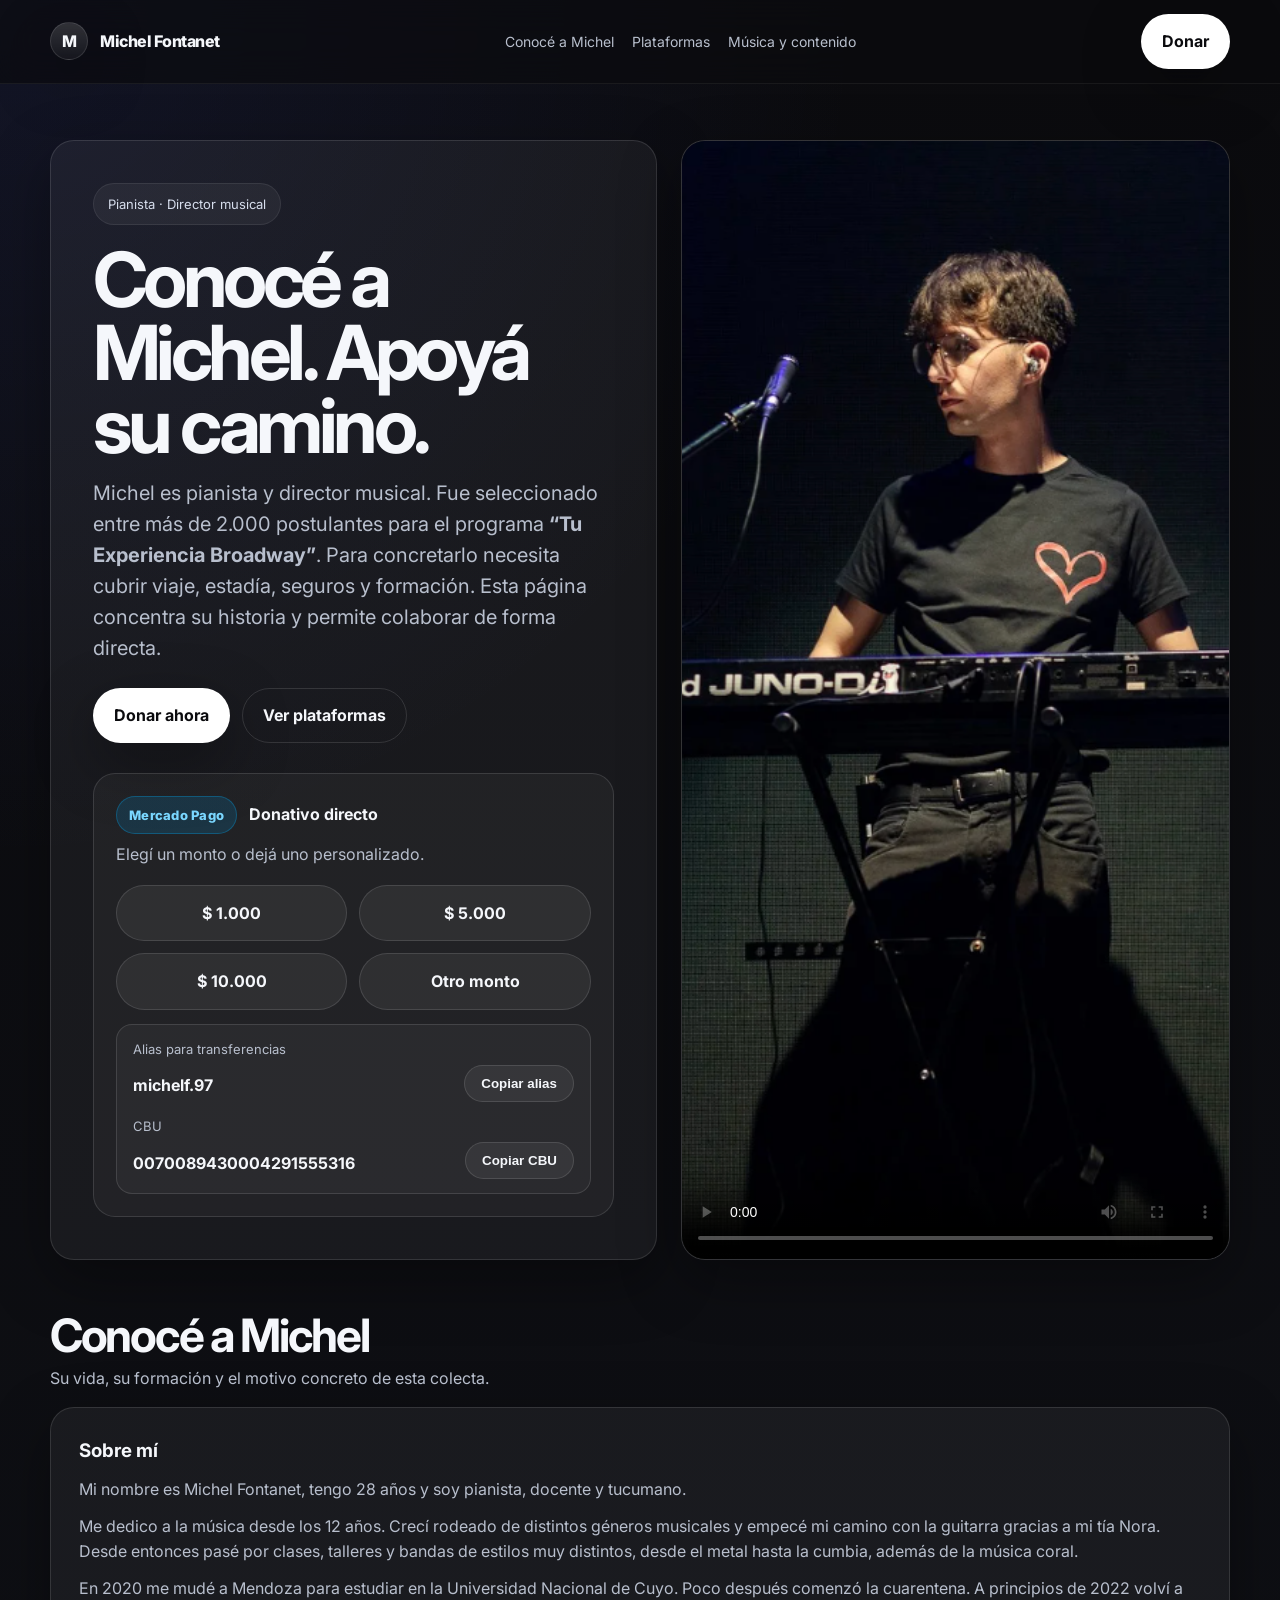
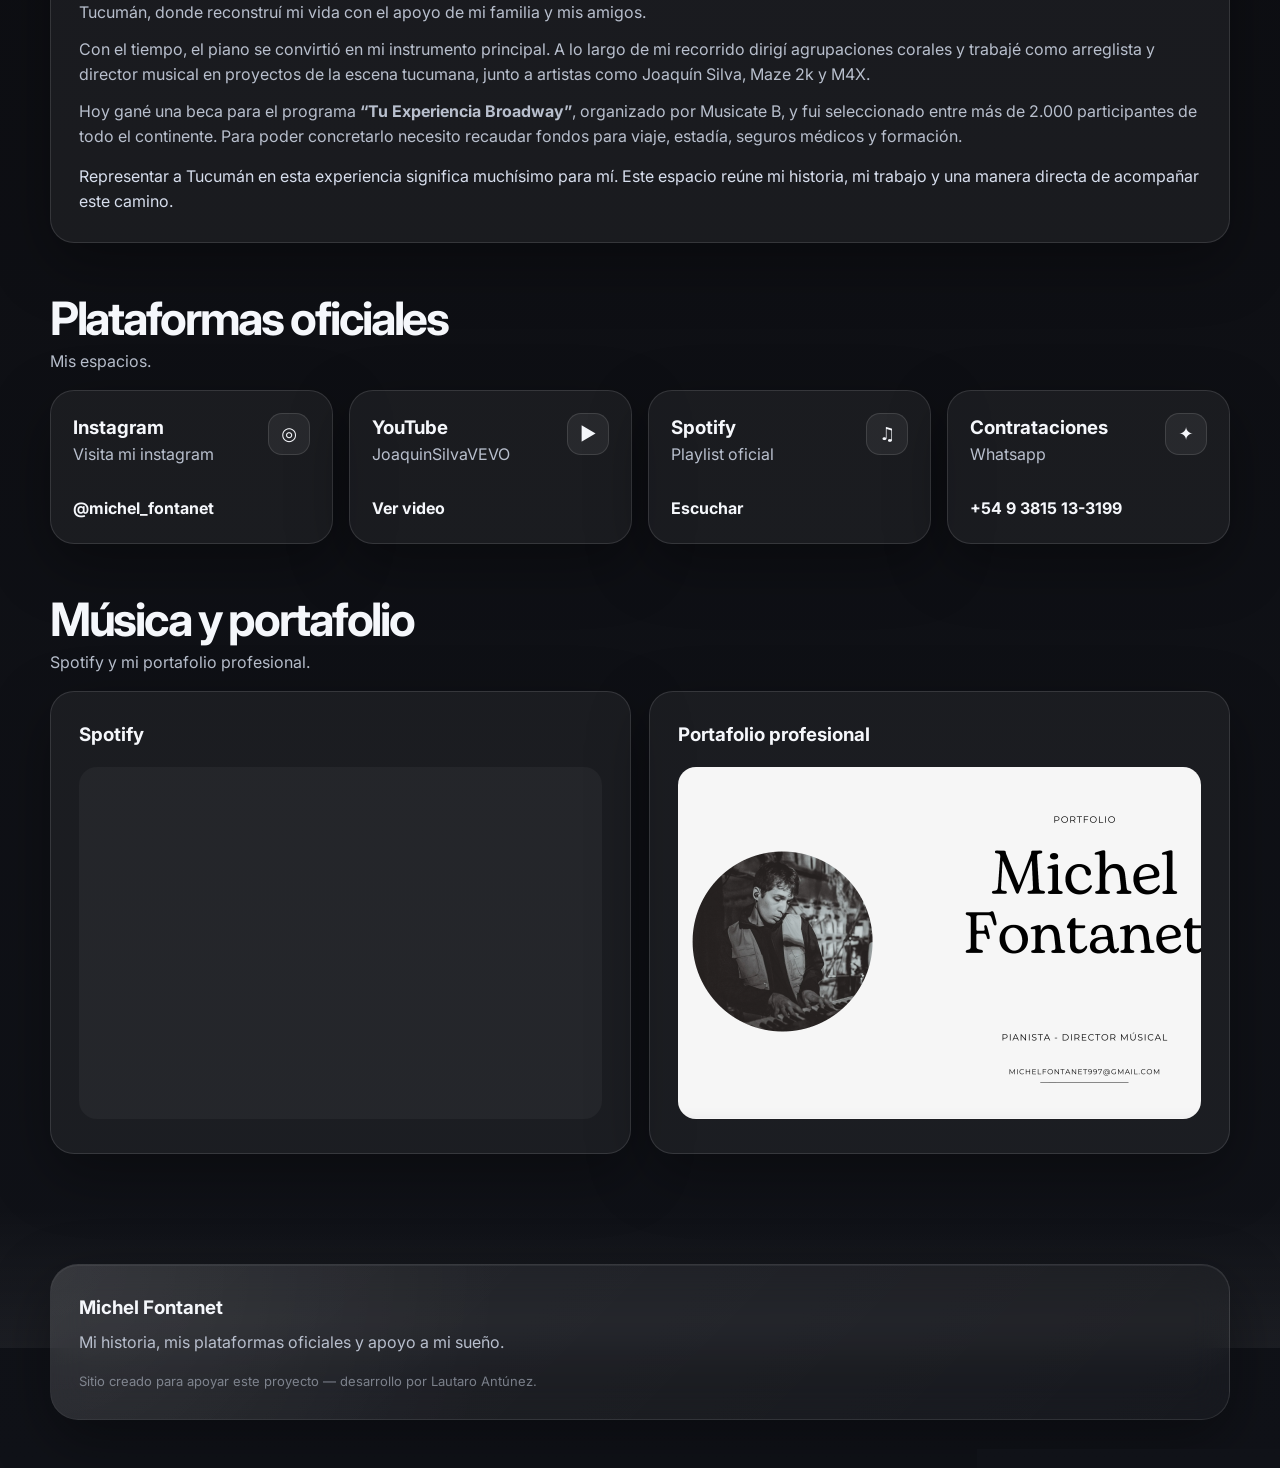
==== commit d39d876e: "Clean up footer by removing extra divs Removed unnecessary closing div tags from footer." ====
--- a/index.html
+++ b/index.html
@@ -278,6 +278,7 @@
       <p style="margin-top: 8px;">
         Mi historia, mis plataformas oficiales y apoyo a mi sueño.
       </p>
+
       <p style="opacity:.6; font-size:13px; margin-top:16px;">
         Sitio creado para apoyar este proyecto — desarrollo por Lautaro Antúnez.
       </p>
@@ -285,10 +286,6 @@
     </div>
   </div>
 </footer>
-        </div>
-      
-      </div>
-    </div>
-  </footer>
+
 </body>
 </html>
--- a/styles.css
+++ b/styles.css
@@ -329,15 +329,59 @@
 }
 
 .footer {
-  padding: 28px 0 48px;
+  position: relative;
+  padding: 56px 0 48px;
+  margin-top: 28px;
+}
+
+.footer::before {
+  content: "";
+  position: absolute;
+  inset: 0 0 auto 0;
+  height: 140px;
+  background: linear-gradient(
+    to bottom,
+    rgba(255,255,255,0),
+    rgba(255,255,255,0.02) 35%,
+    rgba(255,255,255,0.05) 100%
+  );
+  pointer-events: none;
 }
 
 .footer-box {
-  padding: 24px;
-  display: flex;
-  align-items: center;
-  justify-content: space-between;
-  gap: 16px;
+  position: relative;
+  padding: 28px;
+  border-radius: 28px;
+  border: 1px solid rgba(255,255,255,.10);
+  background: linear-gradient(
+    135deg,
+    rgba(255,255,255,.07),
+    rgba(255,255,255,.03)
+  );
+  box-shadow:
+    0 20px 60px rgba(0,0,0,.35),
+    inset 0 1px 0 rgba(255,255,255,.06);
+  backdrop-filter: blur(18px);
+  -webkit-backdrop-filter: blur(18px);
+  overflow: hidden;
+}
+
+.footer-box::before {
+  content: "";
+  position: absolute;
+  inset: 0;
+  background: radial-gradient(
+    circle at top left,
+    rgba(255,255,255,.08),
+    transparent 38%
+  );
+  pointer-events: none;
+}
+
+.footer-box h3,
+.footer-box p {
+  position: relative;
+  z-index: 1;
 }
 
 code {
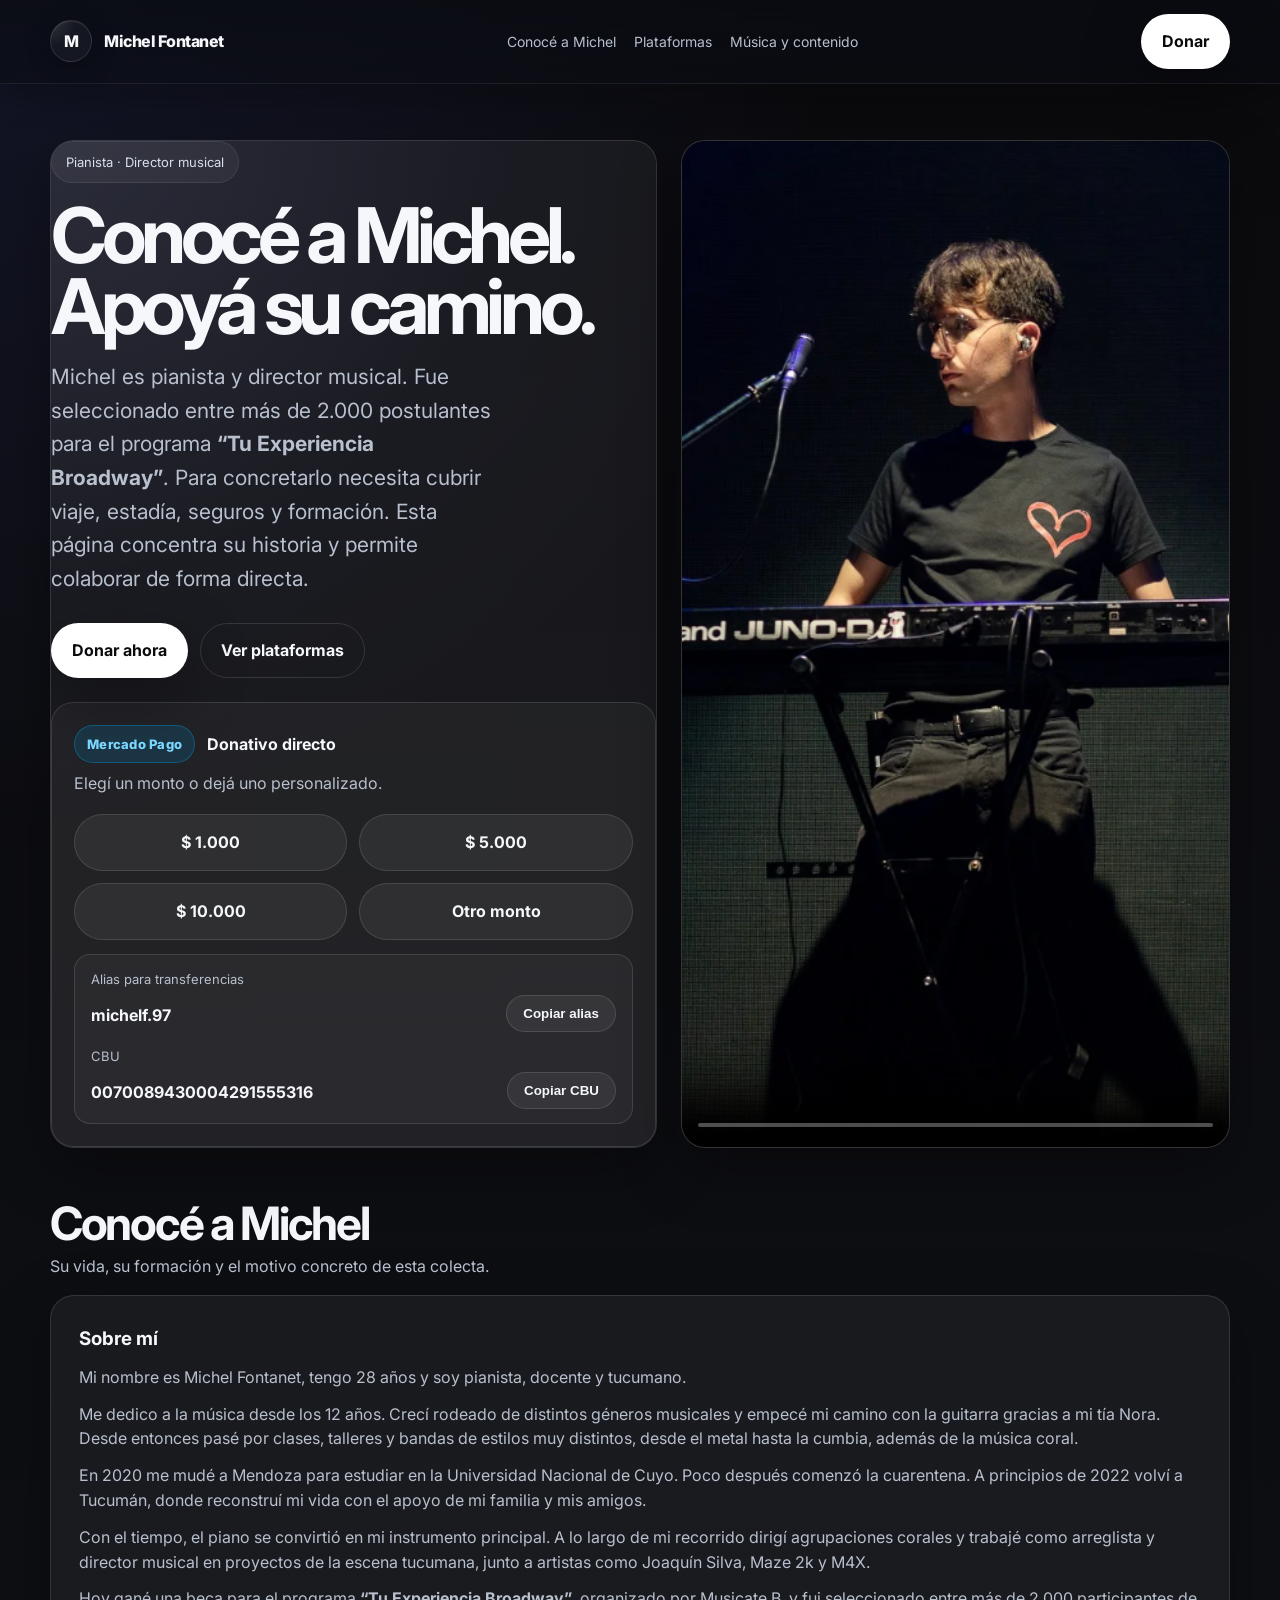
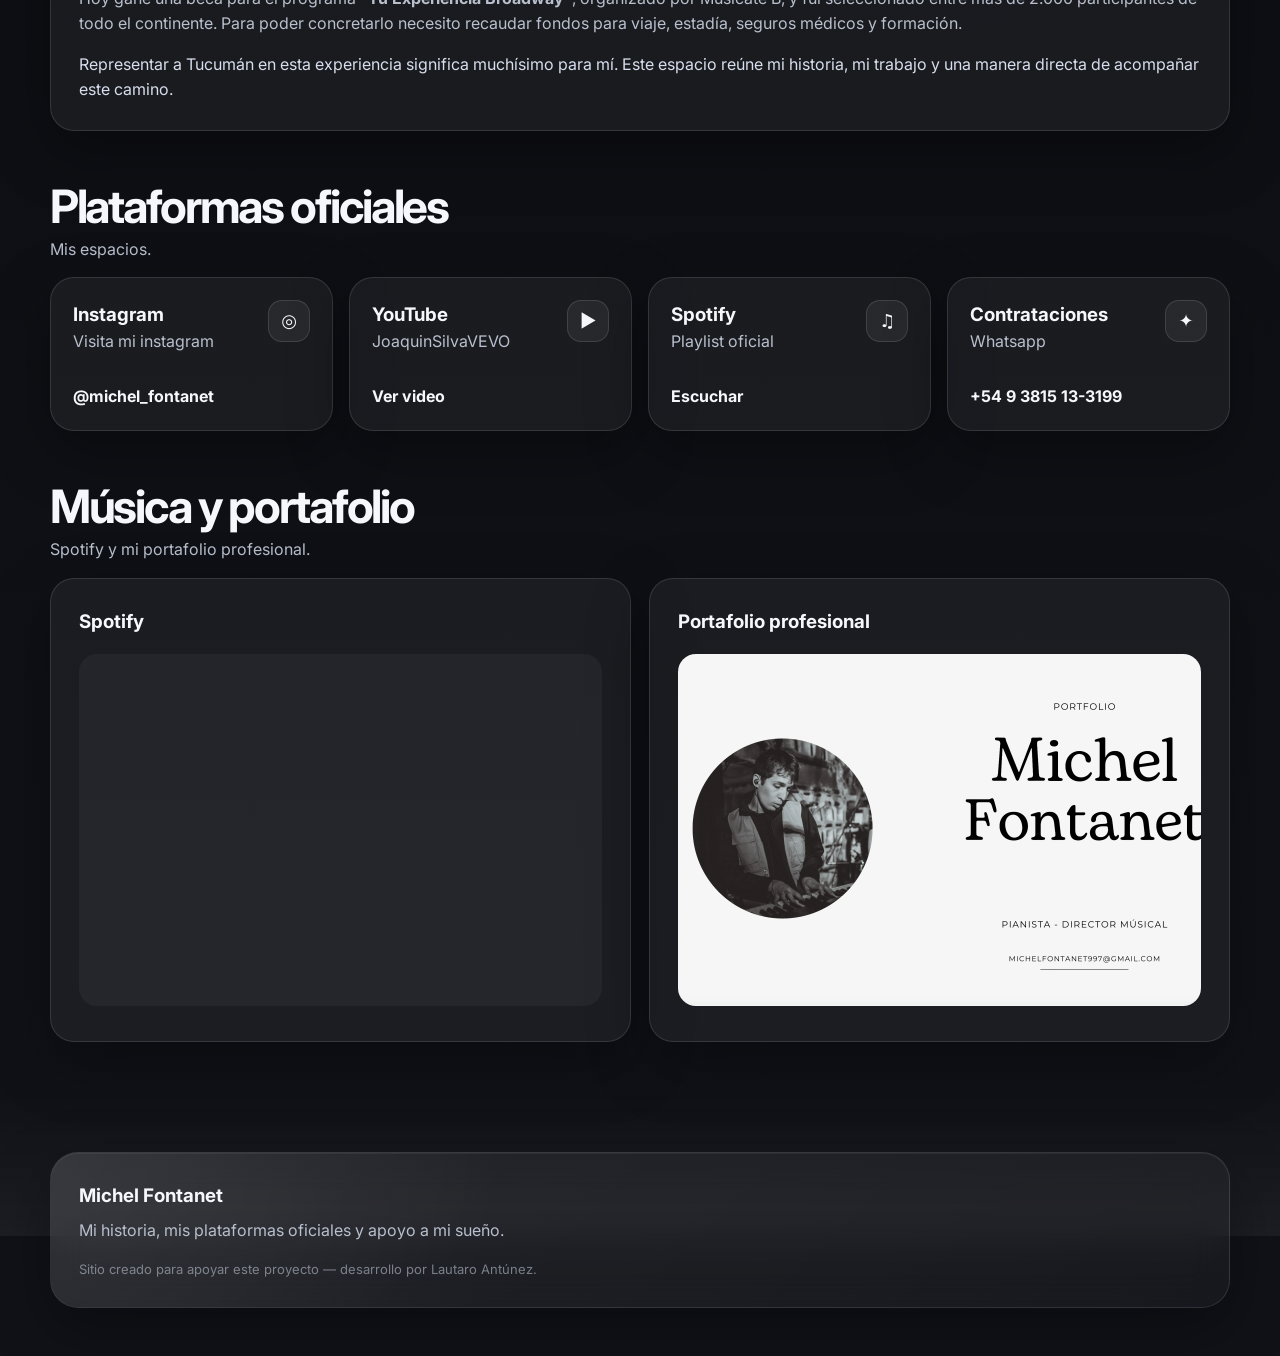
==== commit 296140d7: "Refactor portfolio link and image structure" ====
--- a/index.html
+++ b/index.html
@@ -248,20 +248,18 @@
           <article class="media-card">
   <h3>Portafolio profesional</h3>
 
-<a href="https://www.canva.com/design/DAF-Sz6B-0U/ADf0R4cPio1iORzcYqDxyg/edit"
-   target="_blank"
-   rel="noopener noreferrer"
-   style="display:block; margin-top:18px;">
-
-  <img
-    src="assets/portfolio-preview.jpg"
-    alt="Portafolio de Michel Fontanet"
-    class="embed"
-    style="object-fit:cover;"
-  />
-</a>
-
-    </div>
+  <a href="https://www.canva.com/design/DAF-Sz6B-0U/ADf0R4cPio1iORzcYqDxyg/edit"
+     target="_blank"
+     rel="noopener noreferrer"
+     class="portfolio-link"
+     style="display:block; margin-top:18px;">
+
+    <img
+      src="assets/portfolio-preview.jpg"
+      alt="Portafolio de Michel Fontanet"
+      class="embed portfolio-preview"
+      style="object-fit:cover;"
+    />
   </a>
 </article>
         </div>
--- a/styles.css
+++ b/styles.css
@@ -37,10 +37,16 @@
 .nav {
   position: sticky;
   top: 0;
-  z-index: 40;
-  backdrop-filter: blur(18px);
-  background: rgba(11,11,14,.65);
-  border-bottom: 1px solid rgba(255,255,255,.06);
+  z-index: 50;
+  backdrop-filter: blur(24px) saturate(1.2);
+  -webkit-backdrop-filter: blur(24px) saturate(1.2);
+  background: linear-gradient(
+    180deg,
+    rgba(10,12,18,.78),
+    rgba(10,12,18,.58)
+  );
+  border-bottom: 1px solid rgba(255,255,255,.08);
+  box-shadow: 0 12px 32px rgba(0,0,0,.28);
 }
 
 .nav-inner {
@@ -60,14 +66,18 @@
 }
 
 .brand-badge {
-  width: 38px;
-  height: 38px;
+  width: 42px;
+  height: 42px;
   border-radius: 50%;
-  border: 1px solid var(--line);
+  border: 1px solid rgba(255,255,255,.12);
   display: grid;
   place-items: center;
-  background: linear-gradient(180deg, rgba(255,255,255,.15), rgba(255,255,255,.04));
-  box-shadow: var(--shadow);
+  background:
+    radial-gradient(circle at top left, rgba(255,255,255,.12), transparent 45%),
+    rgba(255,255,255,.04);
+  box-shadow:
+    inset 0 1px 0 rgba(255,255,255,.06),
+    0 8px 24px rgba(0,0,0,.28);
 }
 
 .nav-links {
@@ -124,11 +134,20 @@
 }
 
 .hero-copy {
-  padding: 42px;
-  display: flex;
-  flex-direction: column;
-  justify-content: center;
-  min-height: 620px;
+  position: relative;
+  overflow: hidden;
+}
+
+.hero-copy::before {
+  content: "";
+  position: absolute;
+  inset: 0;
+  background: radial-gradient(
+    circle at top left,
+    rgba(255,255,255,.06),
+    transparent 38%
+  );
+  pointer-events: none;
 }
 
 .eyebrow {
@@ -145,17 +164,19 @@
 }
 
 h1 {
-  font-size: clamp(42px, 6vw, 76px);
-  line-height: .96;
-  letter-spacing: -.06em;
-  margin-bottom: 16px;
+  font-size: clamp(48px, 6vw, 84px);
+  line-height: .92;
+  letter-spacing: -.07em;
+  margin-bottom: 18px;
+  text-wrap: balance;
 }
 
 .lead {
   color: var(--muted);
-  font-size: clamp(16px, 2vw, 20px);
-  margin-bottom: 24px;
-  max-width: 56ch;
+  font-size: clamp(17px, 2vw, 21px);
+  line-height: 1.6;
+  margin-bottom: 28px;
+  max-width: 34ch;
 }
 
 .hero-actions {
@@ -492,3 +513,25 @@
     overflow-wrap: anywhere;
   }
 }
+.link-card,
+.media-card,
+.story-card,
+.donation-box,
+.footer-box {
+  transition:
+    transform .25s ease,
+    box-shadow .25s ease,
+    border-color .25s ease,
+    background .25s ease;
+}
+
+.link-card:hover,
+.media-card:hover,
+.story-card:hover,
+.donation-box:hover {
+  transform: translateY(-4px);
+  border-color: rgba(255,255,255,.14);
+  box-shadow:
+    0 24px 60px rgba(0,0,0,.34),
+    inset 0 1px 0 rgba(255,255,255,.05);
+}
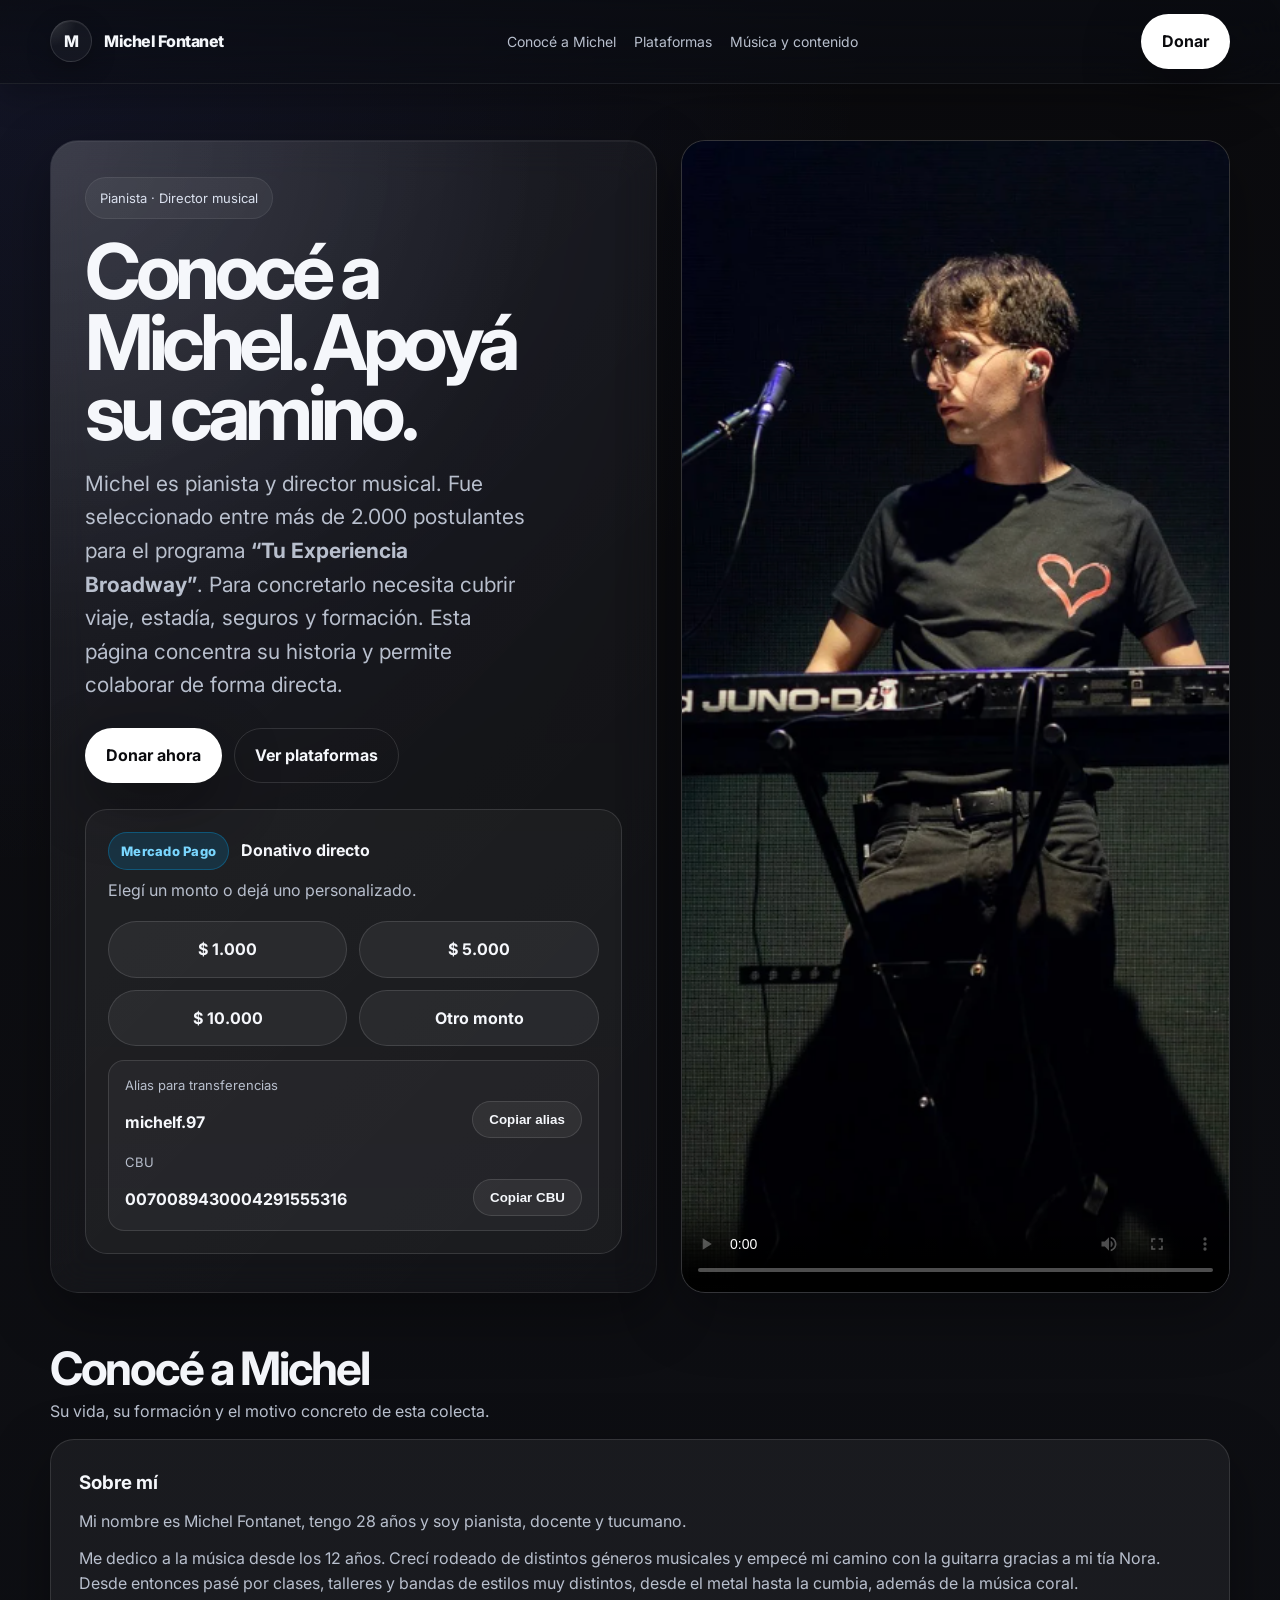
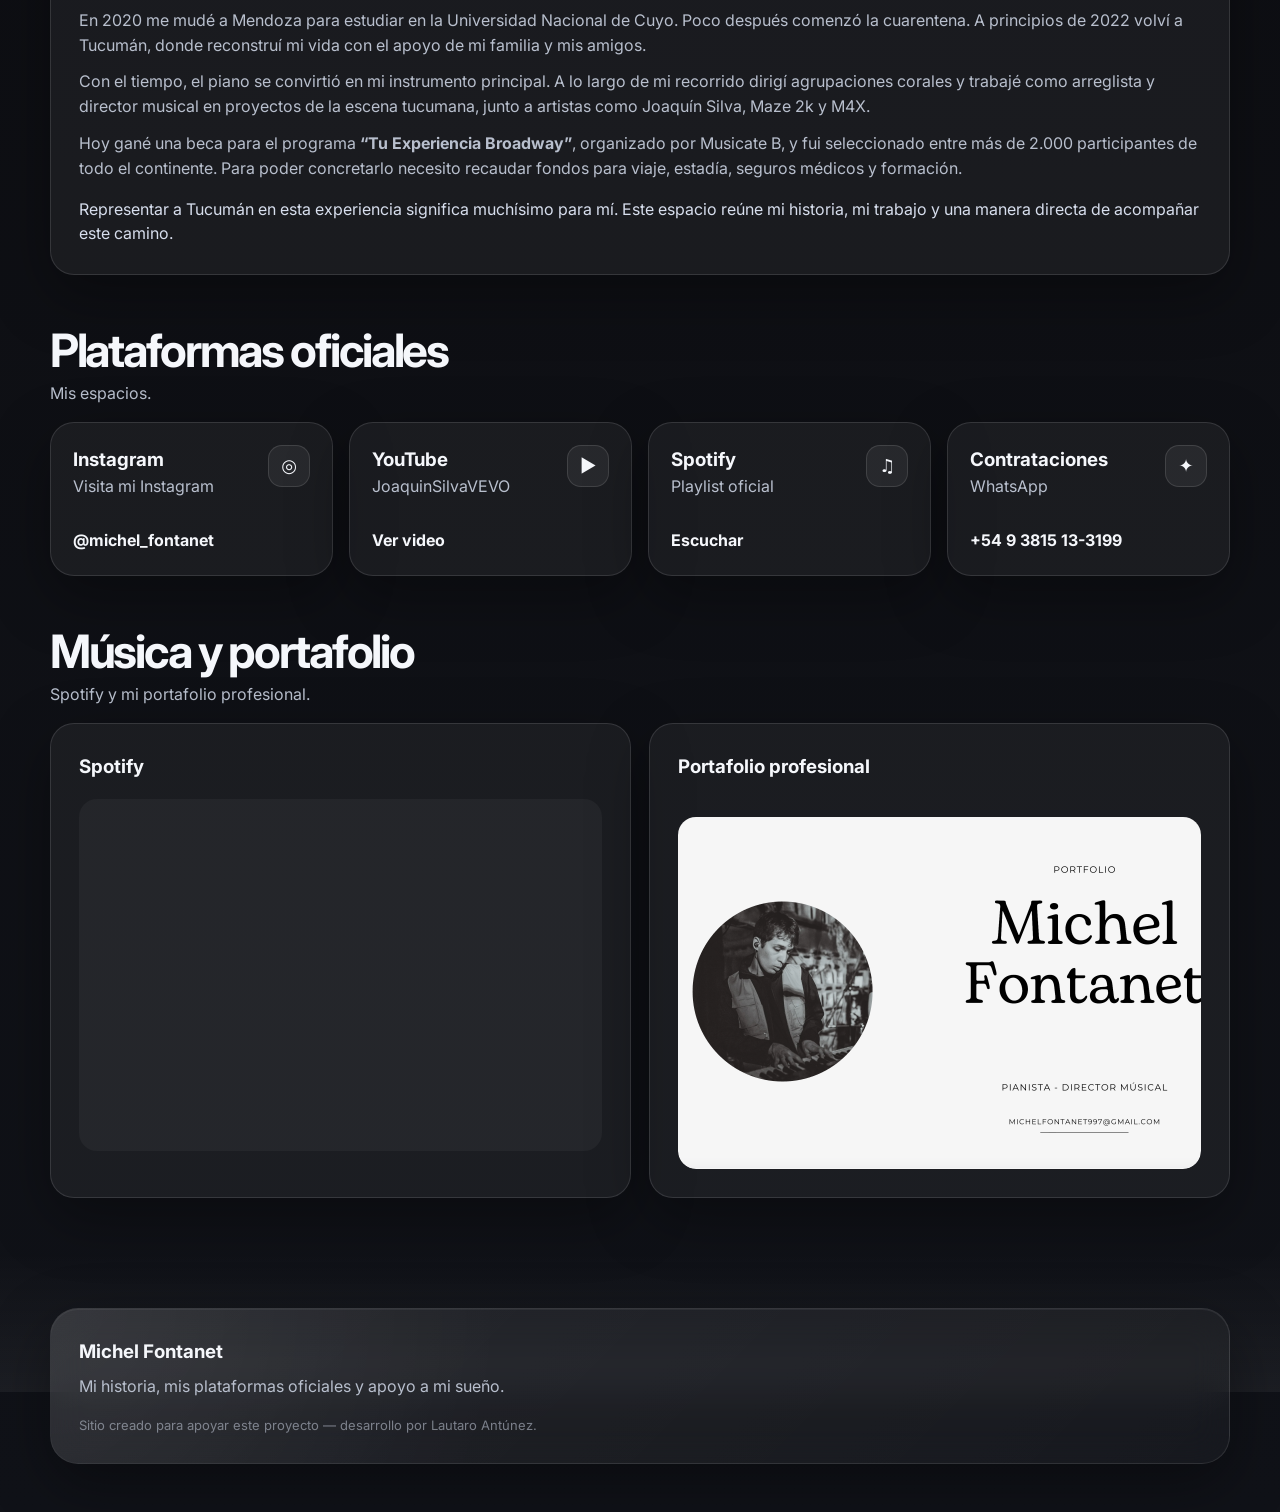
==== commit 41ec6ae8: "Refactor index.html for clarity and updates Updated meta description and improved text formatting fo" ====
--- a/index.html
+++ b/index.html
@@ -6,7 +6,7 @@
   <title>Michel Fontanet | Pianista y director musical</title>
   <meta name="description" content="Conocé a Michel Fontanet, pianista y director musical. Descubrí su historia, su contenido y apoyá su camino con un donativo directo." />
   <meta property="og:title" content="Michel Fontanet | Pianista y director musical" />
-  <meta property="og:description" content="Historia, contenido, plataformas oficiales y donativos directos para apoyar el camino de Michel Fontanet." />
+  <meta property="og:description" content="Historia, plataformas oficiales y donativos directos para apoyar el camino de Michel Fontanet." />
   <meta property="og:type" content="website" />
   <meta name="theme-color" content="#0b0b0e" />
   <link rel="preconnect" href="https://fonts.googleapis.com" />
@@ -14,65 +14,6 @@
   <link href="https://fonts.googleapis.com/css2?family=Inter:wght@400;500;600;700;800&display=swap" rel="stylesheet" />
   <link rel="stylesheet" href="styles.css" />
 </head>
-  <script>
-  function fallbackCopy(text) {
-    const textarea = document.createElement('textarea');
-    textarea.value = text;
-    textarea.setAttribute('readonly', '');
-    textarea.style.position = 'fixed';
-    textarea.style.opacity = '0';
-    textarea.style.pointerEvents = 'none';
-    document.body.appendChild(textarea);
-    textarea.focus();
-    textarea.select();
-    textarea.setSelectionRange(0, 99999);
-
-    let ok = false;
-    try {
-      ok = document.execCommand('copy');
-    } catch (e) {
-      ok = false;
-    }
-
-    document.body.removeChild(textarea);
-    return ok;
-  }
-
-  async function copyField(textId, button, successText, defaultText) {
-    const el = document.getElementById(textId);
-    if (!el) return;
-
-    const value = el.textContent.trim();
-    let copied = false;
-
-    if (navigator.clipboard && window.isSecureContext) {
-      try {
-        await navigator.clipboard.writeText(value);
-        copied = true;
-      } catch (e) {
-        copied = fallbackCopy(value);
-      }
-    } else {
-      copied = fallbackCopy(value);
-    }
-
-    if (copied) {
-      const old = button.textContent;
-      button.textContent = successText;
-      button.classList.add('is-copied');
-
-      setTimeout(() => {
-        button.textContent = defaultText || old;
-        button.classList.remove('is-copied');
-      }, 1800);
-    } else {
-      button.textContent = 'No se pudo copiar';
-      setTimeout(() => {
-        button.textContent = defaultText;
-      }, 1800);
-    }
-  }
-</script>
 <body>
   <header class="nav">
     <div class="container nav-inner">
@@ -90,14 +31,21 @@
       <a class="btn" href="#donar">Donar</a>
     </div>
   </header>
- 
+
   <main>
     <section class="hero" id="inicio">
       <div class="container hero-grid">
         <div class="hero-copy">
           <span class="eyebrow">Pianista · Director musical</span>
+
           <h1>Conocé a Michel. Apoyá su camino.</h1>
-          <p class="lead">Michel es pianista y director musical. Fue seleccionado entre más de 2.000 postulantes para el programa <strong>“Tu Experiencia Broadway”</strong>. Para concretarlo necesita cubrir viaje, estadía, seguros y formación. Esta página concentra su historia y permite colaborar de forma directa.</p>
+
+          <p class="lead">
+            Michel es pianista y director musical. Fue seleccionado entre más de 2.000 postulantes
+            para el programa <strong>“Tu Experiencia Broadway”</strong>. Para concretarlo necesita
+            cubrir viaje, estadía, seguros y formación. Esta página concentra su historia y permite
+            colaborar de forma directa.
+          </p>
 
           <div class="hero-actions">
             <a class="btn" href="#donar">Donar ahora</a>
@@ -109,6 +57,7 @@
               <span class="mp-logo">Mercado Pago</span>
               <strong>Donativo directo</strong>
             </div>
+
             <p>Elegí un monto o dejá uno personalizado.</p>
 
             <div class="amounts">
@@ -118,38 +67,42 @@
               <a class="amount-btn" href="REEMPLAZAR_LINK_MP_OTRO_MONTO" target="_blank" rel="noopener noreferrer">Otro monto</a>
             </div>
 
-       <div class="alias">
-  <div style="margin-bottom: 14px;">
-    <small style="color:#b8bfcd; font-size:13px; display:block; margin-bottom:6px;">
-      Alias para transferencias
-    </small>
-
-    <div class="alias-row">
-      <strong id="aliasText">michelf.97</strong>
-      <button class="copy-btn" type="button" onclick="copyField('aliasText', this, 'Alias copiado', 'Copiar alias')">Copiar alias</button>
-    </div>
-  </div>
-
-  <div>
-    <small style="color:#b8bfcd; font-size:13px; display:block; margin-bottom:6px;">
-      CBU
-    </small>
-
-    <div class="alias-row">
-      <strong id="cbuText">0070089430004291555316</strong>
-     <button class="copy-btn" type="button" onclick="copyField('cbuText', this, 'CBU copiado', 'Copiar CBU')">Copiar CBU</button>
-    </div>
-  </div>
-</div>
+            <div class="alias">
+              <div style="margin-bottom: 14px;">
+                <small style="color:#b8bfcd; font-size:13px; display:block; margin-bottom:6px;">
+                  Alias para transferencias
+                </small>
+
+                <div class="alias-row">
+                  <strong id="aliasText">michelf.97</strong>
+                  <button class="copy-btn" type="button" onclick="copyField('aliasText', this, 'Alias copiado', 'Copiar alias')">
+                    Copiar alias
+                  </button>
+                </div>
+              </div>
+
+              <div>
+                <small style="color:#b8bfcd; font-size:13px; display:block; margin-bottom:6px;">
+                  CBU
+                </small>
+
+                <div class="alias-row">
+                  <strong id="cbuText">0070089430004291555316</strong>
+                  <button class="copy-btn" type="button" onclick="copyField('cbuText', this, 'CBU copiado', 'Copiar CBU')">
+                    Copiar CBU
+                  </button>
+                </div>
+              </div>
+            </div>
           </div>
         </div>
 
         <div class="hero-media" aria-label="Video principal de Michel Fontanet">
-  <video controls playsinline poster="assets/hero-poster.jpg">
-    <source src="assets/hero-video.mp4" type="video/mp4" />
-    Tu navegador no soporta video HTML5.
-  </video>
-</div>
+          <video controls playsinline poster="assets/hero-poster.jpg">
+            <source src="assets/hero-video.mp4" type="video/mp4" />
+            Tu navegador no soporta video HTML5.
+          </video>
+        </div>
       </div>
     </section>
 
@@ -162,17 +115,39 @@
 
         <article class="story-card">
           <h3>Sobre mí</h3>
-          <p style="margin-top:12px;">Mi nombre es Michel Fontanet, tengo 28 años y soy pianista, docente y tucumano.</p>
-
-          <p style="margin-top:12px;">Me dedico a la música desde los 12 años. Crecí rodeado de distintos géneros musicales y empecé mi camino con la guitarra gracias a mi tía Nora. Desde entonces pasé por clases, talleres y bandas de estilos muy distintos, desde el metal hasta la cumbia, además de la música coral.</p>
-
-          <p style="margin-top:12px;">En 2020 me mudé a Mendoza para estudiar en la Universidad Nacional de Cuyo. Poco después comenzó la cuarentena. A principios de 2022 volví a Tucumán, donde reconstruí mi vida con el apoyo de mi familia y mis amigos.</p>
-
-          <p style="margin-top:12px;">Con el tiempo, el piano se convirtió en mi instrumento principal. A lo largo de mi recorrido dirigí agrupaciones corales y trabajé como arreglista y director musical en proyectos de la escena tucumana, junto a artistas como Joaquín Silva, Maze 2k y M4X.</p>
-
-          <p style="margin-top:12px;">Hoy gané una beca para el programa <strong>“Tu Experiencia Broadway”</strong>, organizado por Musicate B, y fui seleccionado entre más de 2.000 participantes de todo el continente. Para poder concretarlo necesito recaudar fondos para viaje, estadía, seguros médicos y formación.</p>
-
-          <p style="margin-top:16px; color:#d7deed;">Representar a Tucumán en esta experiencia significa muchísimo para mí. Este espacio reúne mi historia, mi trabajo y una manera directa de acompañar este camino.</p>
+
+          <p style="margin-top:12px;">
+            Mi nombre es Michel Fontanet, tengo 28 años y soy pianista, docente y tucumano.
+          </p>
+
+          <p style="margin-top:12px;">
+            Me dedico a la música desde los 12 años. Crecí rodeado de distintos géneros musicales
+            y empecé mi camino con la guitarra gracias a mi tía Nora. Desde entonces pasé por clases,
+            talleres y bandas de estilos muy distintos, desde el metal hasta la cumbia, además de la música coral.
+          </p>
+
+          <p style="margin-top:12px;">
+            En 2020 me mudé a Mendoza para estudiar en la Universidad Nacional de Cuyo. Poco después
+            comenzó la cuarentena. A principios de 2022 volví a Tucumán, donde reconstruí mi vida
+            con el apoyo de mi familia y mis amigos.
+          </p>
+
+          <p style="margin-top:12px;">
+            Con el tiempo, el piano se convirtió en mi instrumento principal. A lo largo de mi recorrido
+            dirigí agrupaciones corales y trabajé como arreglista y director musical en proyectos de la
+            escena tucumana, junto a artistas como Joaquín Silva, Maze 2k y M4X.
+          </p>
+
+          <p style="margin-top:12px;">
+            Hoy gané una beca para el programa <strong>“Tu Experiencia Broadway”</strong>, organizado
+            por Musicate B, y fui seleccionado entre más de 2.000 participantes de todo el continente.
+            Para poder concretarlo necesito recaudar fondos para viaje, estadía, seguros médicos y formación.
+          </p>
+
+          <p style="margin-top:16px; color:#d7deed;">
+            Representar a Tucumán en esta experiencia significa muchísimo para mí. Este espacio reúne
+            mi historia, mi trabajo y una manera directa de acompañar este camino.
+          </p>
         </article>
       </div>
     </section>
@@ -189,7 +164,7 @@
             <div class="link-top">
               <div>
                 <h3>Instagram</h3>
-                <p>Visita mi instagram</p>
+                <p>Visita mi Instagram</p>
               </div>
               <span class="icon">◎</span>
             </div>
@@ -222,7 +197,7 @@
             <div class="link-top">
               <div>
                 <h3>Contrataciones</h3>
-                <p>Whatsapp</p>
+                <p>WhatsApp</p>
               </div>
               <span class="icon">✦</span>
             </div>
@@ -242,48 +217,112 @@
         <div class="media-grid">
           <article class="media-card">
             <h3>Spotify</h3>
-            <iframe class="embed" src="https://open.spotify.com/embed/playlist/4WiFq0QFPIY9cWhhTAOD5i?utm_source=generator" title="Spotify de Michel Fontanet" allow="autoplay; clipboard-write; encrypted-media; fullscreen; picture-in-picture" loading="lazy"></iframe>
+            <iframe
+              class="embed"
+              src="https://open.spotify.com/embed/playlist/4WiFq0QFPIY9cWhhTAOD5i?utm_source=generator"
+              title="Spotify de Michel Fontanet"
+              allow="autoplay; clipboard-write; encrypted-media; fullscreen; picture-in-picture"
+              loading="lazy"
+            ></iframe>
           </article>
 
           <article class="media-card">
-  <h3>Portafolio profesional</h3>
-
-  <a href="https://www.canva.com/design/DAF-Sz6B-0U/ADf0R4cPio1iORzcYqDxyg/edit"
-     target="_blank"
-     rel="noopener noreferrer"
-     class="portfolio-link"
-     style="display:block; margin-top:18px;">
-
-    <img
-      src="assets/portfolio-preview.jpg"
-      alt="Portafolio de Michel Fontanet"
-      class="embed portfolio-preview"
-      style="object-fit:cover;"
-    />
-  </a>
-</article>
+            <h3>Portafolio profesional</h3>
+
+            <a
+              href="https://www.canva.com/design/DAF-Sz6B-0U/ADf0R4cPio1iORzcYqDxyg/edit"
+              target="_blank"
+              rel="noopener noreferrer"
+              class="portfolio-link"
+              style="display:block; margin-top:18px;"
+            >
+              <img
+                src="assets/portfolio-preview.jpg"
+                alt="Portafolio de Michel Fontanet"
+                class="embed portfolio-preview"
+                style="object-fit:cover;"
+              />
+            </a>
+          </article>
         </div>
       </div>
     </section>
   </main>
 
   <footer class="footer">
-  <div class="container">
-    <div class="footer-box">
-
-      <h3>Michel Fontanet</h3>
-
-      <p style="margin-top: 8px;">
-        Mi historia, mis plataformas oficiales y apoyo a mi sueño.
-      </p>
-
-      <p style="opacity:.6; font-size:13px; margin-top:16px;">
-        Sitio creado para apoyar este proyecto — desarrollo por Lautaro Antúnez.
-      </p>
-
+    <div class="container">
+      <div class="footer-box">
+        <h3>Michel Fontanet</h3>
+
+        <p style="margin-top: 8px;">
+          Mi historia, mis plataformas oficiales y apoyo a mi sueño.
+        </p>
+
+        <p style="opacity:.6; font-size:13px; margin-top:16px;">
+          Sitio creado para apoyar este proyecto — desarrollo por Lautaro Antúnez.
+        </p>
+      </div>
     </div>
-  </div>
-</footer>
-
+  </footer>
+
+  <script>
+    function fallbackCopy(text) {
+      const textarea = document.createElement('textarea');
+      textarea.value = text;
+      textarea.setAttribute('readonly', '');
+      textarea.style.position = 'fixed';
+      textarea.style.opacity = '0';
+      textarea.style.pointerEvents = 'none';
+      document.body.appendChild(textarea);
+      textarea.focus();
+      textarea.select();
+      textarea.setSelectionRange(0, 99999);
+
+      let ok = false;
+      try {
+        ok = document.execCommand('copy');
+      } catch (e) {
+        ok = false;
+      }
+
+      document.body.removeChild(textarea);
+      return ok;
+    }
+
+    async function copyField(textId, button, successText, defaultText) {
+      const el = document.getElementById(textId);
+      if (!el) return;
+
+      const value = el.textContent.trim();
+      let copied = false;
+
+      if (navigator.clipboard && window.isSecureContext) {
+        try {
+          await navigator.clipboard.writeText(value);
+          copied = true;
+        } catch (e) {
+          copied = fallbackCopy(value);
+        }
+      } else {
+        copied = fallbackCopy(value);
+      }
+
+      if (copied) {
+        const old = button.textContent;
+        button.textContent = successText;
+        button.classList.add('is-copied');
+
+        setTimeout(() => {
+          button.textContent = defaultText || old;
+          button.classList.remove('is-copied');
+        }, 1800);
+      } else {
+        button.textContent = 'No se pudo copiar';
+        setTimeout(() => {
+          button.textContent = defaultText;
+        }, 1800);
+      }
+    }
+  </script>
 </body>
 </html>
--- a/styles.css
+++ b/styles.css
@@ -13,8 +13,14 @@
   --mp: #009ee3;
 }
 
-* { box-sizing: border-box; }
-html { scroll-behavior: smooth; }
+* {
+  box-sizing: border-box;
+}
+
+html {
+  scroll-behavior: smooth;
+}
+
 body {
   margin: 0;
   font-family: 'Inter', system-ui, sans-serif;
@@ -25,14 +31,26 @@
   line-height: 1.55;
 }
 
-a { color: inherit; text-decoration: none; }
-img { max-width: 100%; display: block; }
-h1, h2, h3, p { margin: 0; }
+a {
+  color: inherit;
+  text-decoration: none;
+}
+
+img {
+  max-width: 100%;
+  display: block;
+}
+
+h1, h2, h3, p {
+  margin: 0;
+}
 
 .container {
   width: min(100% - 32px, var(--max));
   margin: 0 auto;
 }
+
+/* NAV */
 
 .nav {
   position: sticky;
@@ -87,7 +105,12 @@
   font-size: 14px;
 }
 
-.btn, .btn-secondary, .amount-btn {
+/* BUTTONS */
+
+.btn,
+.btn-secondary,
+.amount-btn,
+.copy-btn {
   display: inline-flex;
   align-items: center;
   justify-content: center;
@@ -113,7 +136,42 @@
   border: 1px solid var(--line);
 }
 
-.btn:hover, .btn-secondary:hover, .amount-btn:hover, .link-card:hover { transform: translateY(-2px); }
+.amount-btn {
+  padding: 15px 16px;
+  border: 1px solid var(--line);
+  background: rgba(255,255,255,.06);
+  color: var(--text);
+  text-align: center;
+}
+
+.copy-btn {
+  appearance: none;
+  border: 1px solid var(--line);
+  background: rgba(255,255,255,.06);
+  color: var(--text);
+  padding: 10px 16px;
+  white-space: nowrap;
+  flex-shrink: 0;
+}
+
+.btn:hover,
+.btn-secondary:hover,
+.amount-btn:hover,
+.copy-btn:hover {
+  transform: translateY(-2px);
+}
+
+.copy-btn:hover {
+  background: rgba(255,255,255,.10);
+}
+
+.copy-btn.is-copied {
+  background: rgba(0,158,227,.16);
+  color: #7ad7ff;
+  border-color: rgba(0,158,227,.35);
+}
+
+/* HERO */
 
 .hero {
   padding: 56px 0 26px;
@@ -126,7 +184,12 @@
   align-items: stretch;
 }
 
-.hero-copy, .hero-media, .story-card, .link-card, .media-card, .footer-box {
+.hero-copy,
+.hero-media,
+.story-card,
+.link-card,
+.media-card,
+.footer-box {
   border: 1px solid var(--line);
   border-radius: var(--radius);
   background: var(--panel);
@@ -136,6 +199,19 @@
 .hero-copy {
   position: relative;
   overflow: hidden;
+  padding: 36px 34px 38px;
+  border-radius: 28px;
+  background: linear-gradient(
+    135deg,
+    rgba(255,255,255,.06),
+    rgba(255,255,255,.02)
+  );
+  border: 1px solid rgba(255,255,255,.08);
+  backdrop-filter: blur(18px);
+  -webkit-backdrop-filter: blur(18px);
+  box-shadow:
+    0 20px 60px rgba(0,0,0,.35),
+    inset 0 1px 0 rgba(255,255,255,.05);
 }
 
 .hero-copy::before {
@@ -146,6 +222,18 @@
     circle at top left,
     rgba(255,255,255,.06),
     transparent 38%
+  );
+  pointer-events: none;
+}
+
+.hero-copy::after {
+  content: "";
+  position: absolute;
+  inset: 0;
+  background: radial-gradient(
+    circle at top left,
+    rgba(255,255,255,.08),
+    transparent 40%
   );
   pointer-events: none;
 }
@@ -163,6 +251,11 @@
   margin-bottom: 18px;
 }
 
+.hero-copy .eyebrow {
+  display: inline-block;
+  margin-bottom: 18px;
+}
+
 h1 {
   font-size: clamp(48px, 6vw, 84px);
   line-height: .92;
@@ -171,6 +264,10 @@
   text-wrap: balance;
 }
 
+.hero-copy h1 {
+  margin-bottom: 18px;
+}
+
 .lead {
   color: var(--muted);
   font-size: clamp(17px, 2vw, 21px);
@@ -179,11 +276,16 @@
   max-width: 34ch;
 }
 
+.hero-copy .lead {
+  margin-bottom: 26px;
+  max-width: 34ch;
+}
+
 .hero-actions {
   display: flex;
   flex-wrap: wrap;
   gap: 12px;
-  margin-bottom: 24px;
+  margin-bottom: 26px;
 }
 
 .donation-box {
@@ -226,14 +328,6 @@
   margin: 18px 0 14px;
 }
 
-.amount-btn {
-  padding: 15px 16px;
-  border: 1px solid var(--line);
-  background: rgba(255,255,255,.06);
-  color: var(--text);
-  text-align: center;
-}
-
 .alias {
   margin-top: 10px;
   padding: 14px 16px;
@@ -251,13 +345,22 @@
   font-size: 16px;
 }
 
+.alias-row {
+  display: flex;
+  align-items: center;
+  justify-content: space-between;
+  gap: 12px;
+  margin-top: 4px;
+}
+
 .hero-media {
   overflow: hidden;
   min-height: 620px;
   position: relative;
 }
 
-.hero-media img, .hero-media video {
+.hero-media img,
+.hero-media video {
   width: 100%;
   height: 100%;
   object-fit: cover;
@@ -274,7 +377,11 @@
   border: 1px solid rgba(255,255,255,.08);
 }
 
-.section { padding: 26px 0; }
+/* SECTIONS */
+
+.section {
+  padding: 26px 0;
+}
 
 .section-head {
   margin-bottom: 16px;
@@ -292,13 +399,19 @@
   max-width: 62ch;
 }
 
-.story-card, .media-card {
+.story-card,
+.media-card {
   padding: 28px;
 }
 
-.story-card p, .media-card p, .link-card p, .footer-box p {
+.story-card p,
+.media-card p,
+.link-card p,
+.footer-box p {
   color: var(--muted);
 }
+
+/* LINKS */
 
 .links-grid {
   display: grid;
@@ -312,7 +425,6 @@
   display: flex;
   flex-direction: column;
   justify-content: space-between;
-  transition: .2s ease;
 }
 
 .link-top {
@@ -334,6 +446,8 @@
   font-size: 18px;
 }
 
+/* MEDIA */
+
 .media-grid {
   display: grid;
   grid-template-columns: 1fr 1fr;
@@ -348,6 +462,48 @@
   background: rgba(255,255,255,.04);
   margin-top: 18px;
 }
+
+.portfolio-link {
+  display: block;
+  border-radius: 18px;
+  overflow: hidden;
+}
+
+.portfolio-preview {
+  transition: transform .45s ease, filter .45s ease;
+}
+
+.portfolio-link:hover .portfolio-preview {
+  transform: scale(1.03);
+  filter: brightness(1.06);
+}
+
+/* HOVERS */
+
+.link-card,
+.media-card,
+.story-card,
+.donation-box,
+.footer-box {
+  transition:
+    transform .25s ease,
+    box-shadow .25s ease,
+    border-color .25s ease,
+    background .25s ease;
+}
+
+.link-card:hover,
+.media-card:hover,
+.story-card:hover,
+.donation-box:hover {
+  transform: translateY(-4px);
+  border-color: rgba(255,255,255,.14);
+  box-shadow:
+    0 24px 60px rgba(0,0,0,.34),
+    inset 0 1px 0 rgba(255,255,255,.05);
+}
+
+/* FOOTER */
 
 .footer {
   position: relative;
@@ -405,11 +561,15 @@
   z-index: 1;
 }
 
+/* MISC */
+
 code {
   background: rgba(255,255,255,.08);
   padding: 2px 8px;
   border-radius: 8px;
 }
+
+/* RESPONSIVE */
 
 @media (max-width: 1060px) {
   .hero-grid,
@@ -425,113 +585,41 @@
 }
 
 @media (max-width: 760px) {
-  .nav-links { display: none; }
-  .hero { padding-top: 28px; }
-  .hero-copy, .story-card, .media-card, .footer-box { padding: 22px; }
-  .amounts { grid-template-columns: 1fr; }
+  .nav-links {
+    display: none;
+  }
+
+  .hero {
+    padding-top: 28px;
+  }
+
+  .hero-copy,
+  .story-card,
+  .media-card,
+  .footer-box {
+    padding: 22px;
+  }
+
+  .amounts {
+    grid-template-columns: 1fr;
+  }
+
+  .alias-row {
+    flex-direction: column;
+    align-items: flex-start;
+  }
+
+  .copy-btn {
+    width: auto;
+  }
+
+  .alias-row strong {
+    word-break: break-word;
+    overflow-wrap: anywhere;
+  }
+
   .footer-box {
     flex-direction: column;
     align-items: start;
   }
 }
-.alias-row {
-  display: flex;
-  align-items: center;
-  justify-content: space-between;
-  gap: 12px;
-  margin-top: 8px;
-  flex-wrap: wrap;
-}
-
-.copy-btn {
-  appearance: none;
-  border: 1px solid var(--line);
-  background: rgba(255,255,255,.06);
-  color: var(--text);
-  padding: 10px 14px;
-  border-radius: 999px;
-  font-weight: 700;
-  cursor: pointer;
-  transition: .2s ease;
-}
-
-.copy-btn:hover {
-  transform: translateY(-1px);
-  background: rgba(255,255,255,.1);
-}
-
-.copy-btn.is-copied {
-  background: rgba(0,158,227,.16);
-  color: #7ad7ff;
-  border-color: rgba(0,158,227,.35);
-}
-.alias-row {
-  display: flex;
-  align-items: center;
-  justify-content: space-between;
-  gap: 12px;
-  margin-top: 4px;
-}
-
-.copy-btn {
-  appearance: none;
-  border: 1px solid var(--line);
-  background: rgba(255,255,255,.06);
-  color: var(--text);
-  padding: 10px 16px;
-  border-radius: 999px;
-  font-weight: 700;
-  cursor: pointer;
-  transition: .2s ease;
-  white-space: nowrap;
-  flex-shrink: 0;
-}
-
-.copy-btn:hover {
-  transform: translateY(-1px);
-  background: rgba(255,255,255,.1);
-}
-
-.copy-btn.is-copied {
-  background: rgba(0,158,227,.16);
-  color: #7ad7ff;
-  border-color: rgba(0,158,227,.35);
-}
-
-@media (max-width: 760px) {
-  .alias-row {
-    flex-direction: column;
-    align-items: flex-start;
-  }
-
-  .copy-btn {
-    width: auto;
-  }
-
-  .alias-row strong {
-    word-break: break-word;
-    overflow-wrap: anywhere;
-  }
-}
-.link-card,
-.media-card,
-.story-card,
-.donation-box,
-.footer-box {
-  transition:
-    transform .25s ease,
-    box-shadow .25s ease,
-    border-color .25s ease,
-    background .25s ease;
-}
-
-.link-card:hover,
-.media-card:hover,
-.story-card:hover,
-.donation-box:hover {
-  transform: translateY(-4px);
-  border-color: rgba(255,255,255,.14);
-  box-shadow:
-    0 24px 60px rgba(0,0,0,.34),
-    inset 0 1px 0 rgba(255,255,255,.05);
-}
